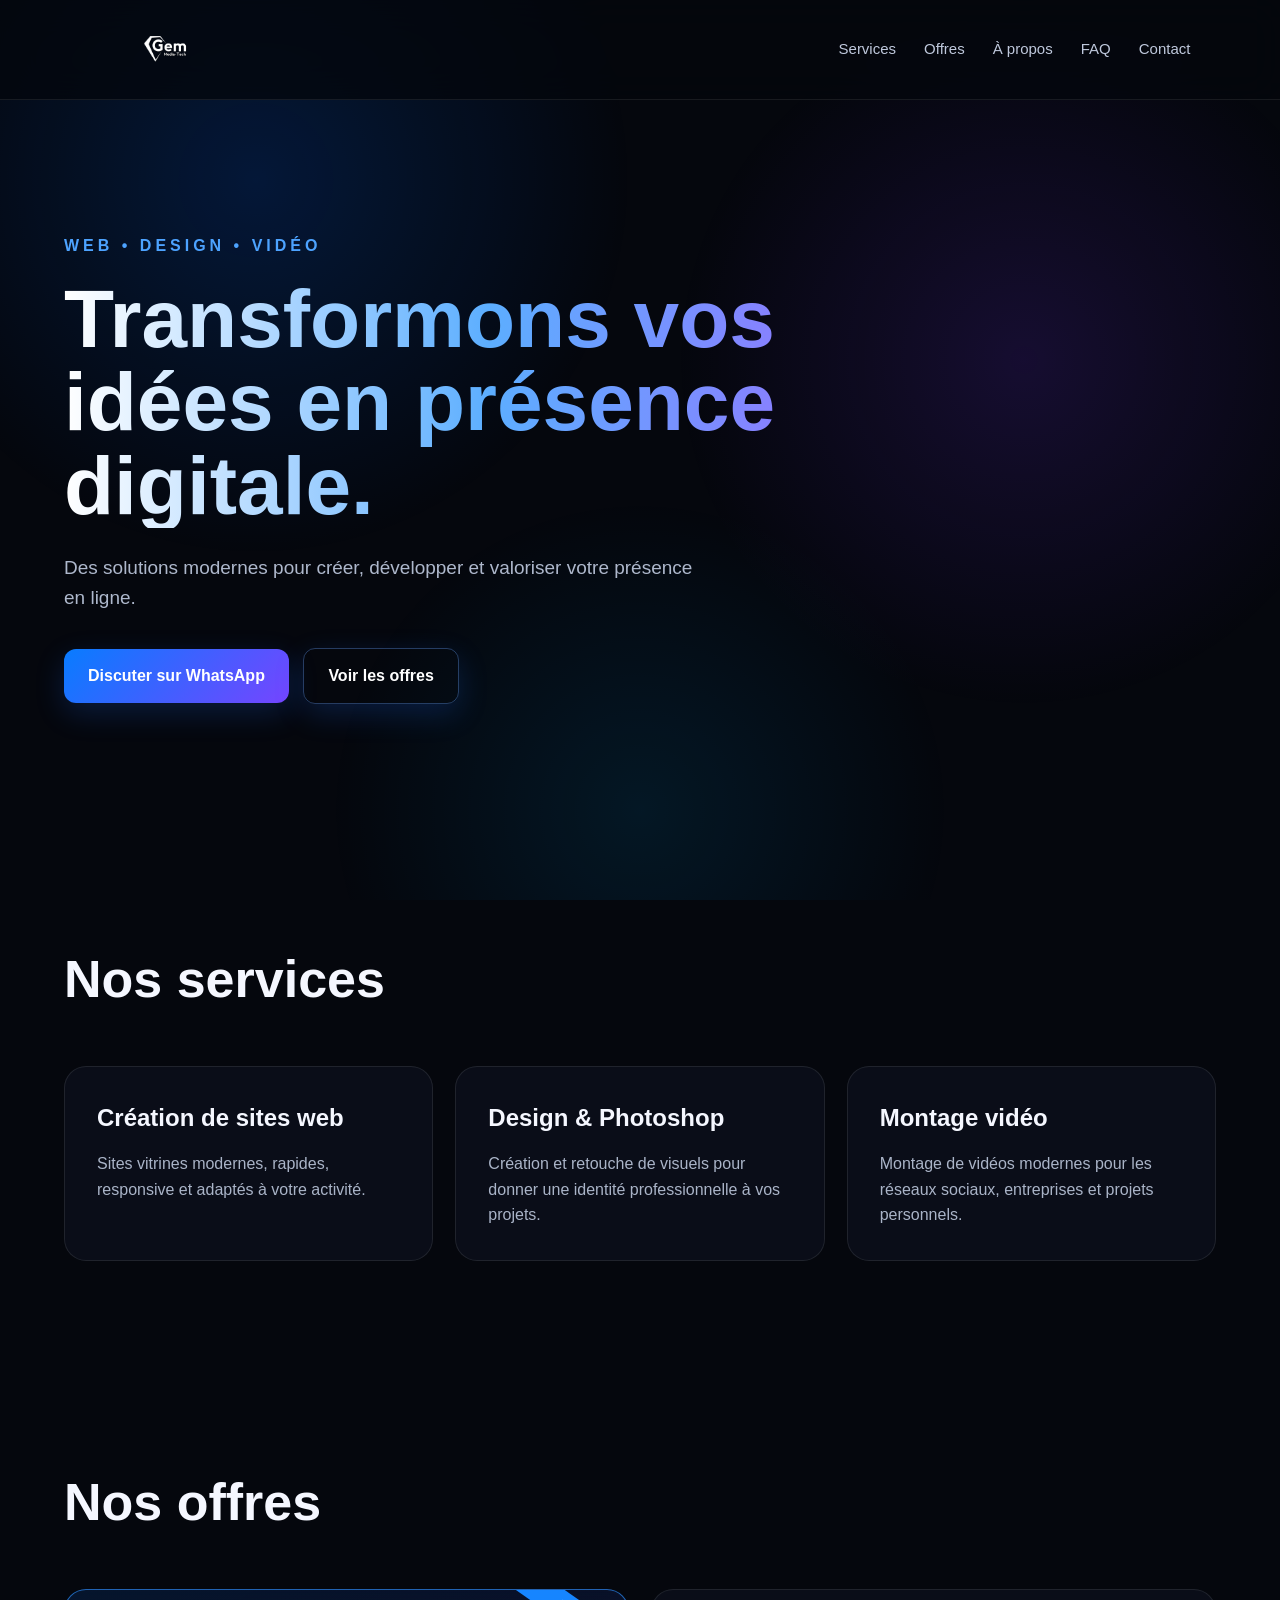
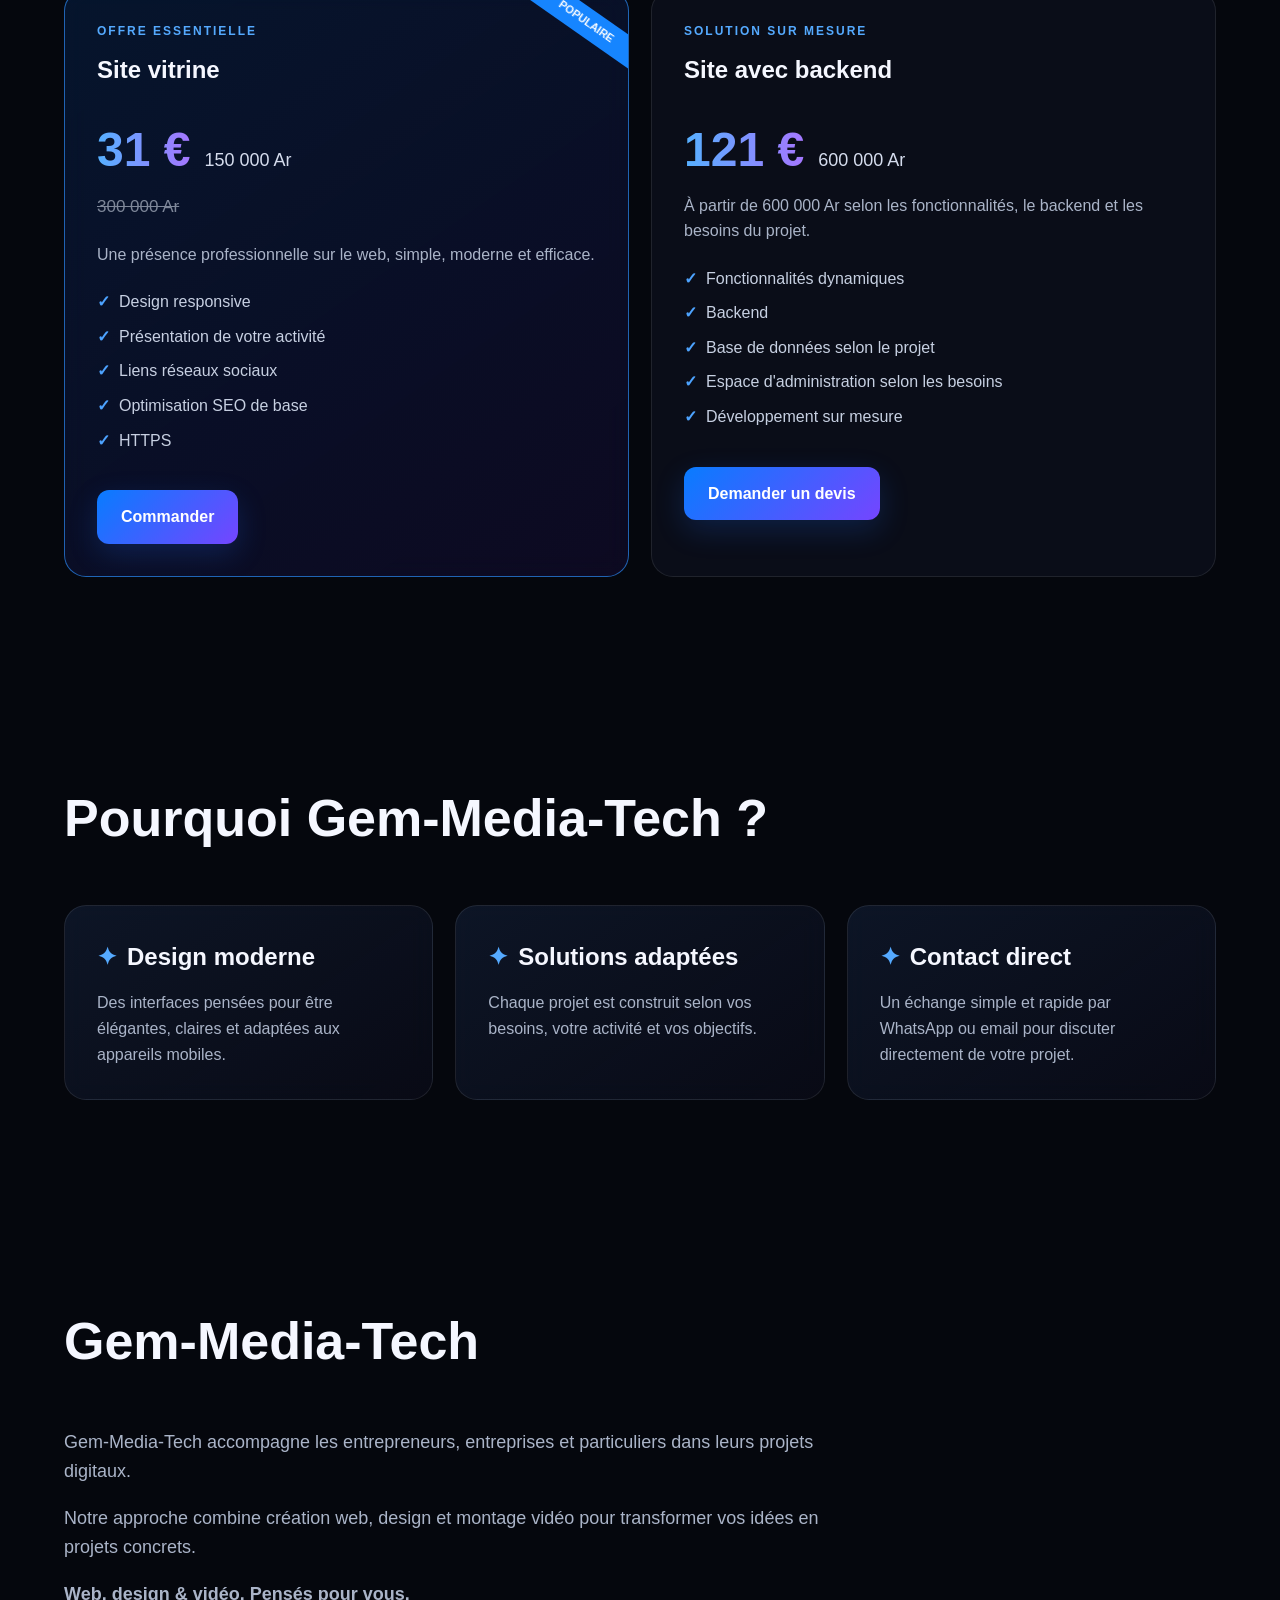
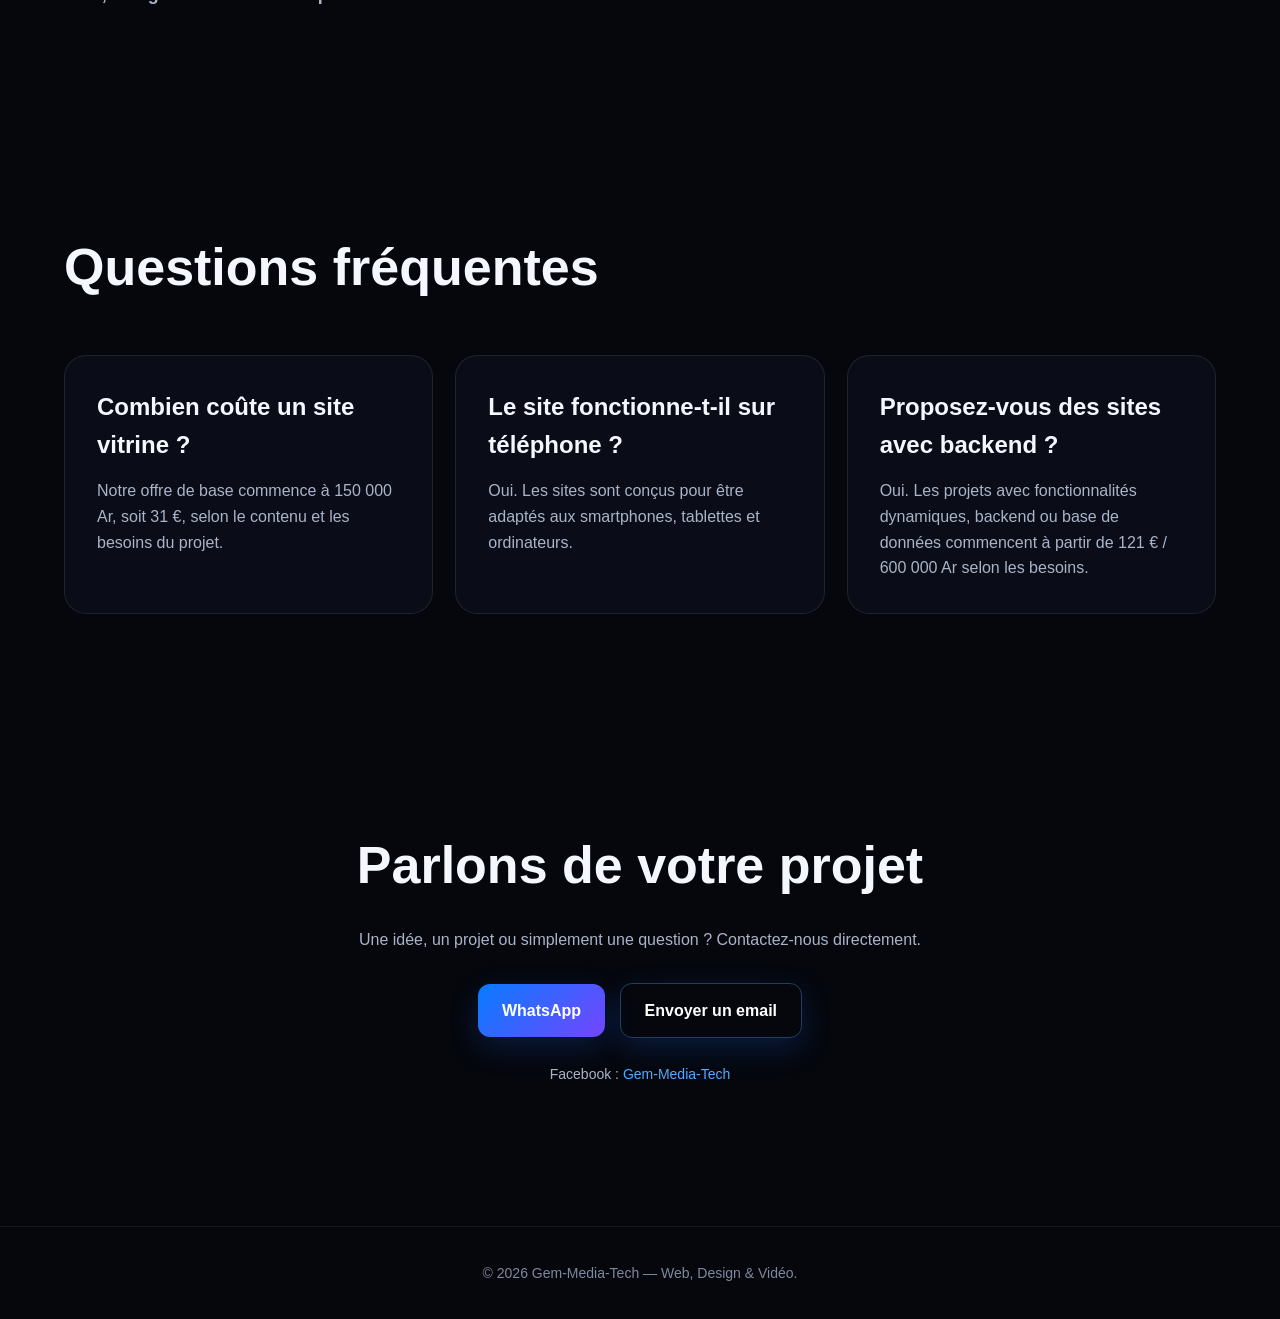
==== index.html @ 7a368e4f "Premier commit Gem-Media-Tech" ====
<!DOCTYPE html>
<html lang="fr">
<head>
  <meta charset="UTF-8">

  <meta name="viewport" content="width=device-width, initial-scale=1.0">

  <title>Gem-Media-Tech | Création de sites web, design & vidéo</title>

  <meta name="description" content="Gem-Media-Tech crée des sites web modernes, des designs professionnels et des montages vidéo pour entreprises, entrepreneurs et particuliers.">
  <meta name="keywords" content="création site web, site vitrine, développement web, design, Photoshop, montage vidéo, Madagascar">
  <meta name="author" content="Gem-Media-Tech">

  <meta name="robots" content="index, follow">
  <meta name="theme-color" content="#05070d">

  <link rel="canonical" href="https://TON-DOMAINE-RENDER/">

  <meta property="og:type" content="website">
  <meta property="og:title" content="Gem-Media-Tech | Web, Design & Vidéo">
  <meta property="og:description" content="Création de sites web, design professionnel et montage vidéo.">
  <meta property="og:image" content="https://TON-DOMAINE-RENDER/images/logo.png">
  <meta property="og:url" content="https://TON-DOMAINE-RENDER/">
  <meta property="og:site_name" content="Gem-Media-Tech">
  <meta property="og:locale" content="fr_FR">

  <meta name="twitter:card" content="summary">
  <meta name="twitter:title" content="Gem-Media-Tech | Web, Design & Vidéo">
  <meta name="twitter:description" content="Création de sites web, design professionnel et montage vidéo.">
  <meta name="twitter:image" content="https://TON-DOMAINE-RENDER/images/logo.png">

  <link rel="icon" type="image/png" href="images/logo.png">

  <link rel="stylesheet" href="style.css">

  <script type="application/ld+json">
  {
    "@context": "https://schema.org",
    "@type": "ProfessionalService",
    "name": "Gem-Media-Tech",
    "description": "Création de sites web, design professionnel et montage vidéo.",
    "email": "mode.gem.mada@gmail.com",
    "telephone": "+261385164780",
    "url": "https://TON-DOMAINE-RENDER/",
    "sameAs": [
      "https://www.facebook.com/GemMediaTech"
    ],
    "areaServed": "Madagascar",
    "serviceType": [
      "Création de sites web",
      "Design graphique",
      "Montage vidéo"
    ]
  }
  </script>
  <script type="application/ld+json">
  {
    "@context": "https://schema.org",
    "@type": "FAQPage",
    "mainEntity": [
      {
        "@type": "Question",
        "name": "Combien coûte un site vitrine ?",
        "acceptedAnswer": {
          "@type": "Answer",
          "text": "L'offre de base de Gem-Media-Tech commence à 31 € / 150 000 Ar."
        }
      },
      {
        "@type": "Question",
        "name": "Le site fonctionne-t-il sur téléphone ?",
        "acceptedAnswer": {
          "@type": "Answer",
          "text": "Oui. Les sites sont conçus pour être adaptés aux smartphones, tablettes et ordinateurs."
        }
      },
      {
        "@type": "Question",
        "name": "Proposez-vous des sites avec backend ?",
        "acceptedAnswer": {
          "@type": "Answer",
          "text": "Oui. Les projets avec fonctionnalités dynamiques, backend ou base de données commencent à partir de 121 € / 600 000 Ar selon les besoins."
        }
      }
    ]
  }
  </script>

</head>

<body>

<header>
  <a href="#" class="logo" aria-label="Gem-Media-Tech - Accueil">
    <img src="images/logo.png" alt="Logo Gem-Media-Tech">
  </a>

  <button class="menu-toggle" type="button" aria-label="Ouvrir le menu" aria-expanded="false">
    ☰
  </button>

  <nav aria-label="Navigation principale">
    <a href="#services">Services</a>
    <a href="#offres">Offres</a>
    <a href="#apropos">À propos</a>
    <a href="#faq">FAQ</a>
    <a href="#contact">Contact</a>
  </nav>
</header>

<main>

<section id="hero">
  <p>WEB • DESIGN • VIDÉO</p>

  <h1>Transformons vos idées en présence digitale.</h1>

  <p>
    Des solutions modernes pour créer, développer et valoriser
    votre présence en ligne.
  </p>

  <div>
    <a
      href="https://wa.me/261385164780?text=Bonjour%20Gem-Media-Tech%2C%20je%20souhaite%20parler%20de%20mon%20projet."
      class="btn"
      target="_blank"
      rel="noopener"
    >
      Discuter sur WhatsApp
    </a>

    <a href="#offres" class="btn secondary">
      Voir les offres
    </a>
  </div>
</section>

<section id="services">
  <h2>Nos services</h2>

  <div class="services">

    <article>
      <h3>Création de sites web</h3>
      <p>
        Sites vitrines modernes, rapides, responsive et adaptés
        à votre activité.
      </p>
    </article>

    <article>
      <h3>Design & Photoshop</h3>
      <p>
        Création et retouche de visuels pour donner une identité
        professionnelle à vos projets.
      </p>
    </article>

    <article>
      <h3>Montage vidéo</h3>
      <p>
        Montage de vidéos modernes pour les réseaux sociaux,
        entreprises et projets personnels.
      </p>
    </article>

  </div>
</section>

<section id="offres">

  <h2>Nos offres</h2>

  <div class="offers">

    <article class="offer featured">

      <p>OFFRE ESSENTIELLE</p>

      <h3>Site vitrine</h3>

      <div class="price">
        <strong>31 €</strong>
        <span>150 000 Ar</span>
      </div>

      <del>300 000 Ar</del>

      <p>
        Une présence professionnelle sur le web, simple,
        moderne et efficace.
      </p>

      <ul>
        <li>Design responsive</li>
        <li>Présentation de votre activité</li>
        <li>Liens réseaux sociaux</li>
        <li>Optimisation SEO de base</li>
        <li>HTTPS</li>
      </ul>

      <a
        href="https://wa.me/261385164780?text=Bonjour%20Gem-Media-Tech%2C%20je%20suis%20int%C3%A9ress%C3%A9%20par%20l%27offre%20Site%20vitrine%20%C3%A0%2031%20%E2%82%AC%20%2F%20150%20000%20Ar."
        class="btn"
        target="_blank"
        rel="noopener"
      >
        Commander
      </a>

    </article>

    <article class="offer">

      <p>SOLUTION SUR MESURE</p>

      <h3>Site avec backend</h3>

      <div class="price">
        <strong>121 €</strong>
        <span>600 000 Ar</span>
      </div>

      <p>
        À partir de 600 000 Ar selon les fonctionnalités,
        le backend et les besoins du projet.
      </p>

      <ul>
        <li>Fonctionnalités dynamiques</li>
        <li>Backend</li>
        <li>Base de données selon le projet</li>
        <li>Espace d'administration selon les besoins</li>
        <li>Développement sur mesure</li>
      </ul>

      <a
        href="https://wa.me/261385164780?text=Bonjour%20Gem-Media-Tech%2C%20je%20souhaite%20discuter%20d%27un%20site%20avec%20backend%20%C3%A0%20partir%20de%20121%20%E2%82%AC%20%2F%20600%20000%20Ar."
        class="btn"
        target="_blank"
        rel="noopener"
      >
        Demander un devis
      </a>

    </article>

  </div>
</section>

<section id="pourquoi">

  <h2>Pourquoi Gem-Media-Tech ?</h2>

  <div class="services">

    <article>
      <h3>Design moderne</h3>
      <p>
        Des interfaces pensées pour être élégantes, claires
        et adaptées aux appareils mobiles.
      </p>
    </article>

    <article>
      <h3>Solutions adaptées</h3>
      <p>
        Chaque projet est construit selon vos besoins,
        votre activité et vos objectifs.
      </p>
    </article>

    <article>
      <h3>Contact direct</h3>
      <p>
        Un échange simple et rapide par WhatsApp ou email
        pour discuter directement de votre projet.
      </p>
    </article>

  </div>

</section>

<section id="apropos">

  <h2>Gem-Media-Tech</h2>

  <p>
    Gem-Media-Tech accompagne les entrepreneurs, entreprises
    et particuliers dans leurs projets digitaux.
  </p>

  <p>
    Notre approche combine création web, design et montage vidéo
    pour transformer vos idées en projets concrets.
  </p>

  <p>
    <strong>Web, design & vidéo. Pensés pour vous.</strong>
  </p>

</section>

<section id="faq">

  <h2>Questions fréquentes</h2>

  <div class="services">

    <article>
      <h3>Combien coûte un site vitrine ?</h3>
      <p>
        Notre offre de base commence à 150 000 Ar, soit 31 €,
        selon le contenu et les besoins du projet.
      </p>
    </article>

    <article>
      <h3>Le site fonctionne-t-il sur téléphone ?</h3>
      <p>
        Oui. Les sites sont conçus pour être adaptés aux
        smartphones, tablettes et ordinateurs.
      </p>
    </article>

    <article>
      <h3>Proposez-vous des sites avec backend ?</h3>
      <p>
        Oui. Les projets avec fonctionnalités dynamiques,
        backend ou base de données commencent à partir de
        121 € / 600 000 Ar selon les besoins.
      </p>
    </article>

  </div>

</section>

<section id="contact">

  <h2>Parlons de votre projet</h2>

  <p>
    Une idée, un projet ou simplement une question ?
    Contactez-nous directement.
  </p>

  <a
    href="https://wa.me/261385164780?text=Bonjour%20Gem-Media-Tech%2C%20je%20souhaite%20parler%20de%20mon%20projet."
    class="btn"
    target="_blank"
    rel="noopener"
  >
    WhatsApp
  </a>

  <a
    href="mailto:mode.gem.mada@gmail.com"
    class="btn secondary"
  >
    Envoyer un email
  </a>

  <p>
    Facebook :
    <a href="https://www.facebook.com/GemMediaTech" target="_blank" rel="noopener">
      Gem-Media-Tech
    </a>
  </p>

</section>

</main>

<footer>
  <p>© 2026 Gem-Media-Tech — Web, Design & Vidéo.</p>
</footer>

<script src="script.js"></script>

</body>
</html>
---- style.css ----
* {
  margin: 0;
  padding: 0;
  box-sizing: border-box;
}

html {
  scroll-behavior: smooth;
}

body {
  font-family: Arial, Helvetica, sans-serif;
  background: #05070d;
  color: #f5f7ff;
  line-height: 1.6;
  overflow-x: hidden;
}

body::before {
  content: "";
  position: fixed;
  inset: 0;
  z-index: -2;
  background:
    radial-gradient(circle at 20% 20%, rgba(0, 102, 255, 0.18), transparent 30%),
    radial-gradient(circle at 80% 40%, rgba(120, 50, 255, 0.15), transparent 30%),
    radial-gradient(circle at 50% 90%, rgba(0, 170, 255, 0.10), transparent 30%);
}

body::after {
  content: "</>  { code }  <div>  /web  CSS  JS";
  position: fixed;
  inset: 0;
  z-index: -1;
  color: rgba(100, 150, 255, 0.035);
  font-family: monospace;
  font-size: 24px;
  line-height: 2.5;
  word-spacing: 35px;
  pointer-events: none;
  overflow: hidden;
  transform: rotate(-8deg) scale(1.3);
}

a {
  color: inherit;
  text-decoration: none;
}

header {
  position: sticky;
  top: 0;
  z-index: 100;
  display: flex;
  align-items: center;
  justify-content: space-between;
  padding: 18px 7%;
  background: rgba(5, 7, 13, 0.78);
  backdrop-filter: blur(18px);
  border-bottom: 1px solid rgba(255, 255, 255, 0.08);
}

.logo img {
  width: 150px;
  max-height: 55px;
  object-fit: contain;
}

nav {
  display: flex;
  gap: 28px;
}

nav a {
  color: #bfc8dc;
  font-size: 15px;
  transition: 0.3s;
}

nav a:hover {
  color: #4da3ff;
}

main {
  width: min(1180px, 90%);
  margin: auto;
}

section {
  padding: 100px 0;
}

#hero {
  min-height: 82vh;
  display: flex;
  flex-direction: column;
  justify-content: center;
  align-items: flex-start;
  max-width: 850px;
}

#hero > p:first-child {
  color: #4da3ff;
  font-weight: bold;
  letter-spacing: 4px;
  margin-bottom: 18px;
}

#hero h1 {
  font-size: clamp(42px, 7vw, 82px);
  line-height: 1.02;
  margin-bottom: 25px;
  background: linear-gradient(90deg, #ffffff, #5caeff, #9b6cff);
  -webkit-background-clip: text;
  background-clip: text;
  color: transparent;
}

#hero > p:nth-of-type(2) {
  color: #aeb8cc;
  font-size: 19px;
  max-width: 650px;
  margin-bottom: 35px;
}

.btn {
  display: inline-block;
  padding: 14px 24px;
  border-radius: 12px;
  background: linear-gradient(135deg, #087cff, #7545ff);
  color: white;
  font-weight: bold;
  transition: transform 0.3s, box-shadow 0.3s;
  box-shadow: 0 10px 30px rgba(30, 110, 255, 0.2);
}

.btn:hover {
  transform: translateY(-3px);
  box-shadow: 0 15px 35px rgba(30, 110, 255, 0.35);
}

.secondary {
  background: transparent;
  border: 1px solid rgba(100, 160, 255, 0.35);
  margin-left: 10px;
}

h2 {
  font-size: clamp(32px, 5vw, 52px);
  margin-bottom: 45px;
}

.services,
.offers {
  display: grid;
  grid-template-columns: repeat(3, 1fr);
  gap: 22px;
}

.services article,
.offer {
  padding: 32px;
  border: 1px solid rgba(255, 255, 255, 0.09);
  border-radius: 22px;
  background: rgba(12, 16, 28, 0.75);
  backdrop-filter: blur(12px);
  transition: transform 0.35s, border-color 0.35s;
}

.services article:hover,
.offer:hover {
  transform: translateY(-8px);
  border-color: rgba(70, 150, 255, 0.5);
}

.services h3,
.offer h3 {
  font-size: 24px;
  margin-bottom: 14px;
}

.services p,
.offer p,
#apropos p,
#contact p {
  color: #aab4c8;
}

.offers {
  grid-template-columns: repeat(2, 1fr);
}

.offer.featured {
  border-color: rgba(45, 145, 255, 0.65);
  background:
    linear-gradient(145deg, rgba(8, 55, 120, 0.3), rgba(20, 12, 50, 0.55));
  position: relative;
  overflow: hidden;
}

.offer.featured::before {
  content: "POPULAIRE";
  position: absolute;
  top: 18px;
  right: -35px;
  transform: rotate(35deg);
  background: #1685ff;
  color: white;
  padding: 5px 45px;
  font-size: 11px;
  font-weight: bold;
}

.offer > p:first-child {
  color: #55aaff;
  font-size: 12px;
  letter-spacing: 2px;
  font-weight: bold;
  margin-bottom: 10px;
}

.price {
  display: flex;
  align-items: baseline;
  gap: 14px;
  margin: 22px 0 4px;
}

.price strong {
  font-size: 48px;
  background: linear-gradient(90deg, #55b0ff, #a477ff);
  -webkit-background-clip: text;
  background-clip: text;
  color: transparent;
}

.price span {
  color: #d5dced;
  font-size: 18px;
}

.offer del {
  color: #7e8799;
  font-size: 17px;
  display: block;
  margin-bottom: 22px;
}

.offer .btn {
  margin-top: 28px;
}

#apropos {
  max-width: 800px;
}

#apropos p {
  margin-bottom: 18px;
  font-size: 18px;
}

#contact {
  text-align: center;
  padding: 110px 20px;
}

#contact h2 {
  margin-bottom: 20px;
}

#contact p {
  margin-bottom: 30px;
}

#contact p:last-child {
  margin-top: 25px;
  font-size: 14px;
}

footer {
  padding: 35px 20px;
  text-align: center;
  border-top: 1px solid rgba(255, 255, 255, 0.08);
  color: #7f899d;
  font-size: 14px;
}

@media (max-width: 800px) {
  header {
    padding: 15px 5%;
  }

  nav {
    gap: 13px;
  }

  nav a {
    font-size: 13px;
  }

  main {
    width: 90%;
  }

  section {
    padding: 75px 0;
  }

  #hero {
    min-height: 75vh;
  }

  #hero h1 {
    font-size: clamp(40px, 12vw, 62px);
  }

  .services,
  .offers {
    grid-template-columns: 1fr;
  }

  .price strong {
    font-size: 42px;
  }

  .secondary {
    margin-left: 0;
    margin-top: 12px;
  }
}

@media (max-width: 500px) {
  header {
    flex-direction: column;
    gap: 12px;
  }

  .logo img {
    width: 130px;
  }

  nav {
    width: 100%;
    justify-content: center;
    flex-wrap: wrap;
  }

  #hero > p:nth-of-type(2) {
    font-size: 17px;
  }

  .services article,
  .offer {
    padding: 25px;
  }

  .price {
    flex-wrap: wrap;
  }

  .price strong {
    font-size: 40px;
  }
}

.offer ul {
  list-style: none;
  margin-top: 22px;
}

.offer li {
  color: #c7d0e2;
  margin: 9px 0;
}

.offer li::before {
  content: "✓";
  color: #4da3ff;
  font-weight: bold;
  margin-right: 9px;
}

#contact a:not(.btn) {
  color: #55aaff;
}

#contact a:not(.btn):hover {
  text-decoration: underline;
}

.menu-toggle {
  display: none;
  border: 1px solid rgba(100, 160, 255, 0.3);
  background: rgba(15, 20, 35, 0.8);
  color: #ffffff;
  border-radius: 10px;
  width: 44px;
  height: 44px;
  font-size: 23px;
  cursor: pointer;
}

@media (max-width: 700px) {
  header {
    position: sticky;
    flex-direction: row;
  }

  .menu-toggle {
    display: block;
  }

  nav {
    position: absolute;
    top: 100%;
    left: 5%;
    right: 5%;
    display: flex;
    flex-direction: column;
    gap: 0;
    padding: 8px;
    background: rgba(8, 11, 20, 0.97);
    border: 1px solid rgba(255, 255, 255, 0.1);
    border-radius: 16px;
    opacity: 0;
    transform: translateY(-10px);
    pointer-events: none;
    transition: 0.25s ease;
  }

  nav.open {
    opacity: 1;
    transform: translateY(0);
    pointer-events: auto;
  }

  nav a {
    padding: 13px 15px;
    border-radius: 10px;
  }

  nav a:hover {
    background: rgba(70, 150, 255, 0.1);
  }
}

#pourquoi {
  position: relative;
}

#pourquoi .services article {
  background:
    linear-gradient(
      145deg,
      rgba(15, 25, 45, 0.8),
      rgba(10, 12, 24, 0.75)
    );
}

#pourquoi h3::before {
  content: "✦";
  color: #55aaff;
  margin-right: 10px;
}
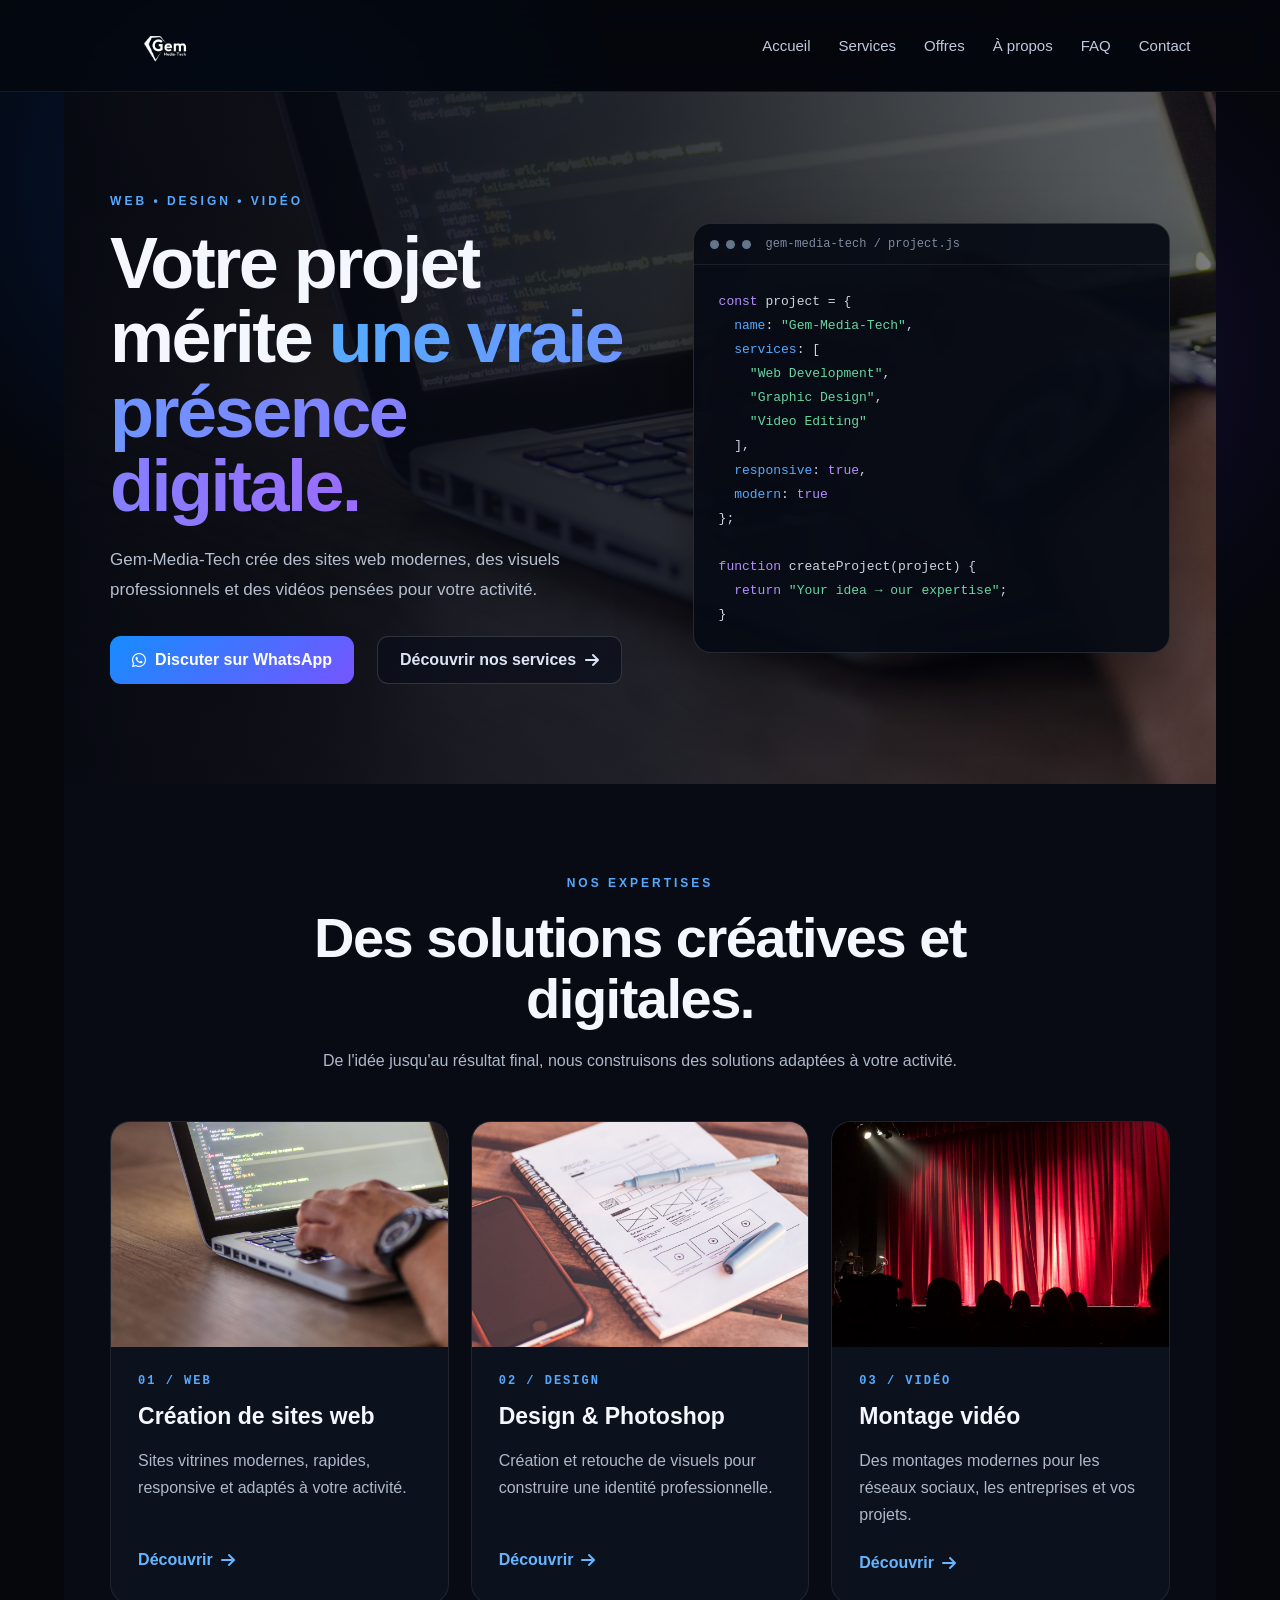
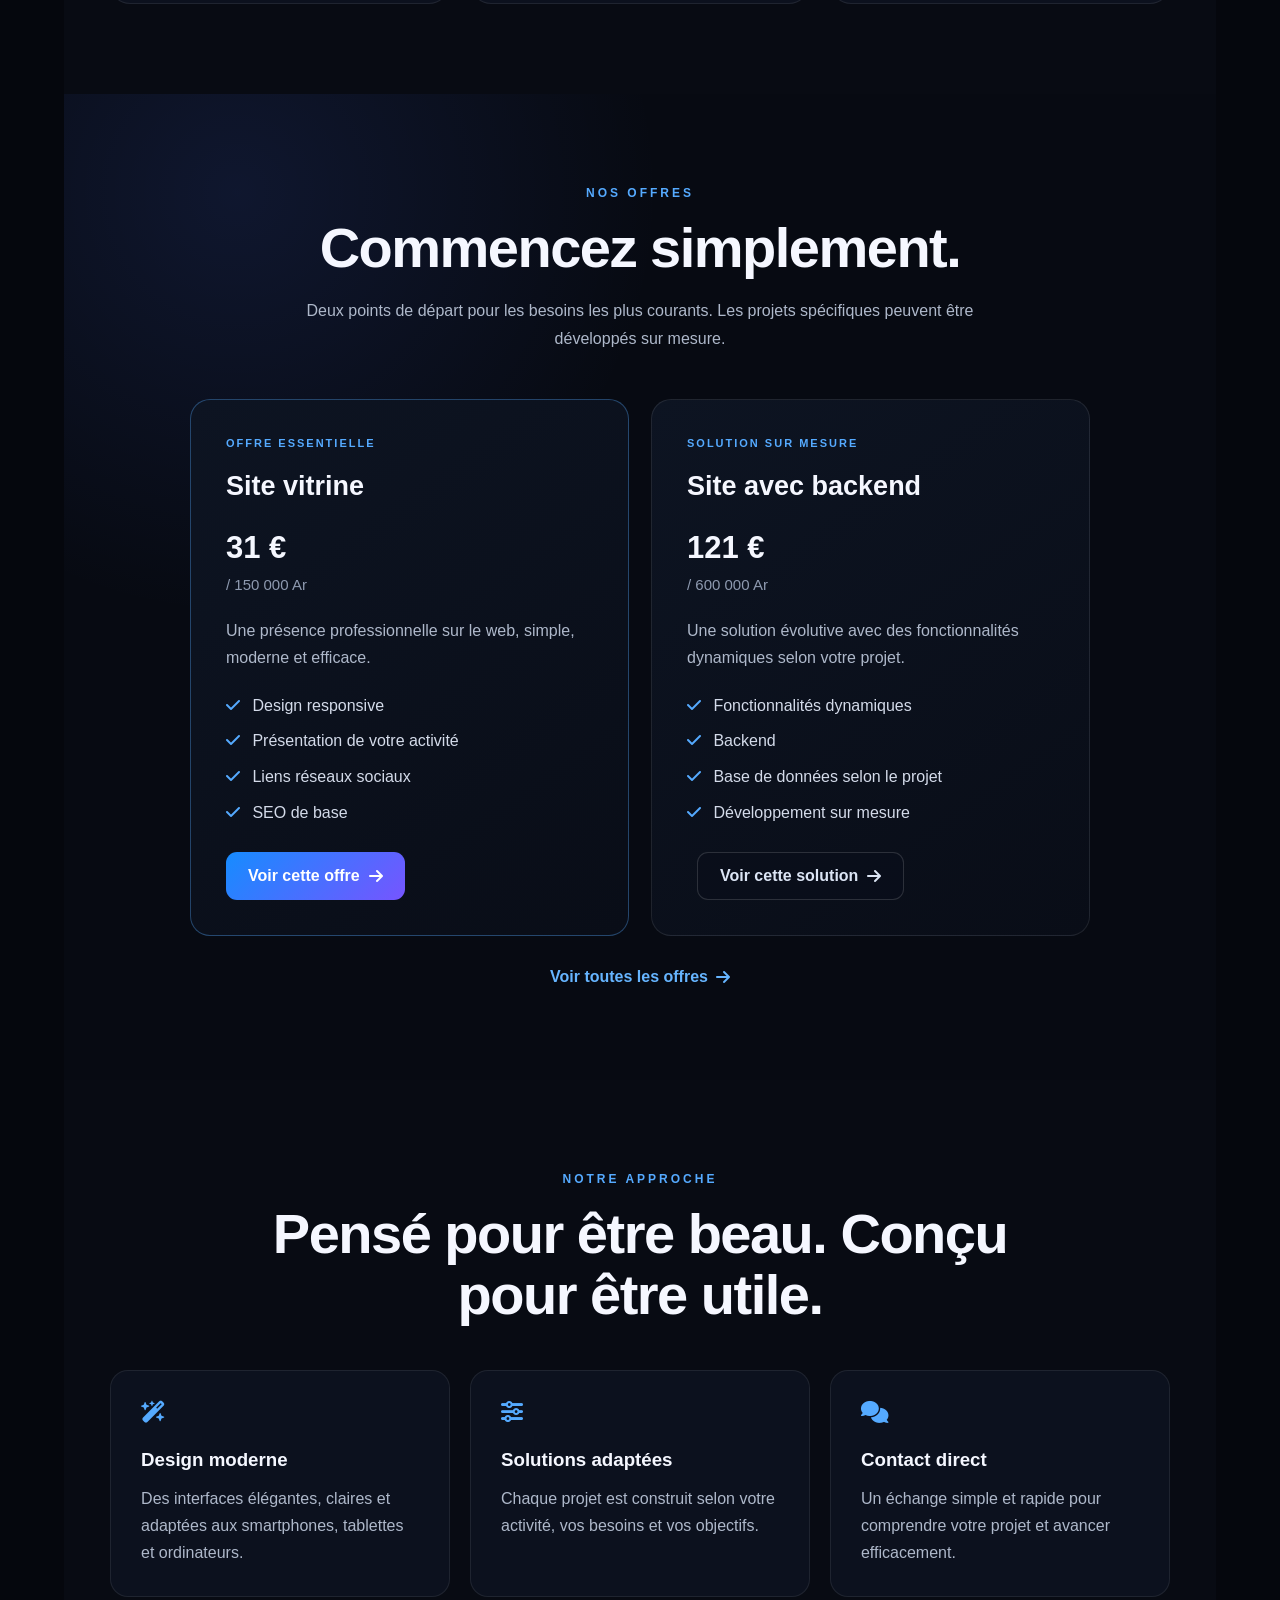
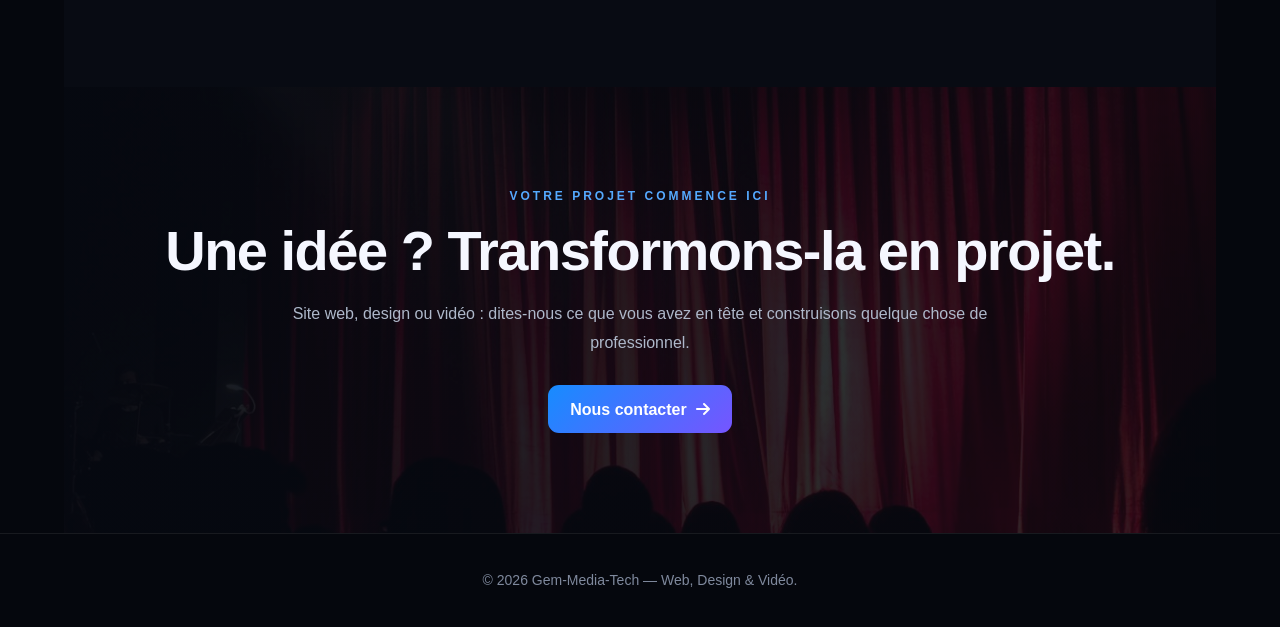
==== commit 113a7b64: "Finalisation du site Gem-Media-Tech" ====
--- a/index.html
+++ b/index.html
@@ -1,384 +1,449 @@
 <!DOCTYPE html>
 <html lang="fr">
 <head>
-  <meta charset="UTF-8">
-
-  <meta name="viewport" content="width=device-width, initial-scale=1.0">
-
-  <title>Gem-Media-Tech | Création de sites web, design & vidéo</title>
-
-  <meta name="description" content="Gem-Media-Tech crée des sites web modernes, des designs professionnels et des montages vidéo pour entreprises, entrepreneurs et particuliers.">
-  <meta name="keywords" content="création site web, site vitrine, développement web, design, Photoshop, montage vidéo, Madagascar">
-  <meta name="author" content="Gem-Media-Tech">
-
-  <meta name="robots" content="index, follow">
-  <meta name="theme-color" content="#05070d">
-
-  <link rel="canonical" href="https://TON-DOMAINE-RENDER/">
-
-  <meta property="og:type" content="website">
-  <meta property="og:title" content="Gem-Media-Tech | Web, Design & Vidéo">
-  <meta property="og:description" content="Création de sites web, design professionnel et montage vidéo.">
-  <meta property="og:image" content="https://TON-DOMAINE-RENDER/images/logo.png">
-  <meta property="og:url" content="https://TON-DOMAINE-RENDER/">
-  <meta property="og:site_name" content="Gem-Media-Tech">
-  <meta property="og:locale" content="fr_FR">
-
-  <meta name="twitter:card" content="summary">
-  <meta name="twitter:title" content="Gem-Media-Tech | Web, Design & Vidéo">
-  <meta name="twitter:description" content="Création de sites web, design professionnel et montage vidéo.">
-  <meta name="twitter:image" content="https://TON-DOMAINE-RENDER/images/logo.png">
-
-  <link rel="icon" type="image/png" href="images/logo.png">
-
-  <link rel="stylesheet" href="style.css">
-
-  <script type="application/ld+json">
-  {
-    "@context": "https://schema.org",
-    "@type": "ProfessionalService",
-    "name": "Gem-Media-Tech",
-    "description": "Création de sites web, design professionnel et montage vidéo.",
-    "email": "mode.gem.mada@gmail.com",
-    "telephone": "+261385164780",
-    "url": "https://TON-DOMAINE-RENDER/",
-    "sameAs": [
-      "https://www.facebook.com/GemMediaTech"
-    ],
-    "areaServed": "Madagascar",
-    "serviceType": [
-      "Création de sites web",
-      "Design graphique",
-      "Montage vidéo"
-    ]
-  }
-  </script>
-  <script type="application/ld+json">
-  {
-    "@context": "https://schema.org",
-    "@type": "FAQPage",
-    "mainEntity": [
-      {
-        "@type": "Question",
-        "name": "Combien coûte un site vitrine ?",
-        "acceptedAnswer": {
-          "@type": "Answer",
-          "text": "L'offre de base de Gem-Media-Tech commence à 31 € / 150 000 Ar."
-        }
-      },
-      {
-        "@type": "Question",
-        "name": "Le site fonctionne-t-il sur téléphone ?",
-        "acceptedAnswer": {
-          "@type": "Answer",
-          "text": "Oui. Les sites sont conçus pour être adaptés aux smartphones, tablettes et ordinateurs."
-        }
-      },
-      {
-        "@type": "Question",
-        "name": "Proposez-vous des sites avec backend ?",
-        "acceptedAnswer": {
-          "@type": "Answer",
-          "text": "Oui. Les projets avec fonctionnalités dynamiques, backend ou base de données commencent à partir de 121 € / 600 000 Ar selon les besoins."
-        }
-      }
-    ]
-  }
-  </script>
-
+<meta charset="UTF-8">
+<meta name="viewport" content="width=device-width, initial-scale=1.0">
+
+<title>Gem-Media-Tech — Web, Design & Vidéo</title>
+<meta name="description" content="Gem-Media-Tech crée des sites web modernes, des visuels professionnels et des vidéos adaptées à votre activité.">
+<meta name="robots" content="index, follow">
+
+<link rel="stylesheet" href="style.css">
+<link rel="stylesheet" href="https://cdnjs.cloudflare.com/ajax/libs/font-awesome/6.5.2/css/all.min.css">
+
+<style>
+.home{overflow:hidden}
+.home-container{width:min(1120px,92%);margin:auto}
+.home-section{padding:90px 0}
+.home-kicker{color:#55aaff;font-size:12px;font-weight:800;letter-spacing:3px;margin-bottom:15px}
+.home-heading{margin:0 0 18px;font-size:clamp(34px,5vw,56px);line-height:1.08;letter-spacing:-1.5px}
+.home-text{color:#aeb8ca;line-height:1.8;max-width:700px}
+
+.home-hero{
+min-height:680px;
+display:flex;
+align-items:center;
+background:
+linear-gradient(90deg,rgba(5,8,17,.97),rgba(5,8,17,.82),rgba(5,8,17,.5)),
+url("images/home-web.jpg") center/cover no-repeat
+}
+.hero-content{
+width:min(1120px,92%);
+margin:auto;
+display:grid;
+grid-template-columns:1.05fr .95fr;
+gap:55px;
+align-items:center
+}
+.hero-copy h1{
+margin:0 0 22px;
+font-size:clamp(42px,6vw,72px);
+line-height:1.03;
+letter-spacing:-2.5px
+}
+.hero-copy h1 span{
+background:linear-gradient(90deg,#55aaff,#9a6cff);
+-webkit-background-clip:text;
+background-clip:text;
+color:transparent
+}
+.hero-copy p{max-width:650px;color:#b5bfd0;font-size:17px;line-height:1.8}
+.hero-actions{display:flex;flex-wrap:wrap;gap:13px;margin-top:30px}
+
+.home-btn{
+display:inline-flex;
+align-items:center;
+justify-content:center;
+gap:9px;
+min-height:48px;
+padding:0 22px;
+border-radius:11px;
+text-decoration:none;
+font-weight:700;
+transition:.2s
+}
+.home-btn:hover{transform:translateY(-2px);opacity:.92}
+.home-btn.primary{color:#fff;background:linear-gradient(135deg,#168cff,#7655ff)}
+.home-btn.secondary{
+color:#dce5f5;
+border:1px solid rgba(255,255,255,.14);
+background:rgba(10,15,27,.72)
+}
+
+.code-window{
+border:1px solid rgba(255,255,255,.12);
+border-radius:18px;
+overflow:hidden;
+background:rgba(7,11,21,.94);
+box-shadow:0 25px 70px rgba(0,0,0,.42)
+}
+.code-top{
+display:flex;
+align-items:center;
+gap:7px;
+padding:13px 16px;
+border-bottom:1px solid rgba(255,255,255,.08)
+}
+.code-dot{width:9px;height:9px;border-radius:50%;background:#64748b}
+.code-title{margin-left:8px;color:#7f8ba0;font:12px monospace}
+.code-body{padding:25px;overflow:auto}
+.code-body pre{margin:0;color:#cbd5e1;font:13px/1.85 monospace}
+.code-blue{color:#55aaff}.code-purple{color:#b78cff}.code-green{color:#67d6a0}
+
+.home-services{background:#080b13}
+.home-header{text-align:center;max-width:760px;margin:0 auto 45px}
+.home-header .home-text{margin:auto}
+
+.home-service-grid{
+display:grid;
+grid-template-columns:repeat(3,1fr);
+gap:22px
+}
+.home-service{
+overflow:hidden;
+border:1px solid rgba(255,255,255,.08);
+border-radius:20px;
+background:#0c111e;
+transition:.25s
+}
+.home-service:hover{
+transform:translateY(-5px);
+border-color:rgba(85,170,255,.35)
+}
+.home-service-image{
+height:225px;
+background-size:cover;
+background-position:center
+}
+.home-web{background-image:url("images/home-web.jpg")}
+.home-design{background-image:url("images/home-design.jpg")}
+.home-video{background-image:url("images/home-video.jpg")}
+.home-service-content{padding:27px}
+.home-service-number{color:#55aaff;font:700 12px monospace;letter-spacing:2px}
+.home-service h3{margin:10px 0 12px;font-size:23px}
+.home-service p{min-height:78px;margin:0 0 22px;color:#aeb8ca;line-height:1.7}
+.home-link{
+display:inline-flex;
+align-items:center;
+gap:8px;
+color:#66b5ff;
+text-decoration:none;
+font-weight:700
+}
+
+.home-offers{
+background:radial-gradient(circle at 15% 10%,rgba(75,115,255,.12),transparent 32%),#070a12
+}
+.offer-grid{
+display:grid;
+grid-template-columns:repeat(2,1fr);
+gap:22px;
+max-width:900px;
+margin:0 auto 28px
+}
+.offer-card{
+padding:35px;
+border-radius:20px;
+border:1px solid rgba(255,255,255,.09);
+background:linear-gradient(145deg,#0d1422,#090d17)
+}
+.offer-card.featured{border-color:rgba(85,170,255,.35)}
+.offer-label{color:#55aaff;font-size:11px;font-weight:800;letter-spacing:2px}
+.offer-card h3{margin:12px 0 10px;font-size:27px}
+.offer-price{margin:15px 0 20px;font-size:31px;font-weight:800}
+.offer-price small{color:#8e9ab0;font-size:15px;font-weight:500}
+.offer-card p{color:#aeb8ca;line-height:1.7}
+.offer-features{margin:22px 0 27px;padding:0;list-style:none}
+.offer-features li{margin:10px 0;color:#d4dbea}
+.offer-features i{margin-right:8px;color:#55aaff}
+.offer-center{text-align:center}
+
+.home-approach{background:#080b13}
+.approach-grid{
+display:grid;
+grid-template-columns:repeat(3,1fr);
+gap:20px
+}
+.approach-card{
+padding:30px;
+border-radius:18px;
+background:#0c111e;
+border:1px solid rgba(255,255,255,.08)
+}
+.approach-card i{font-size:22px;color:#55aaff}
+.approach-card h3{margin:17px 0 10px}
+.approach-card p{margin:0;color:#aeb8ca;line-height:1.7}
+
+.home-cta{
+padding:100px 0;
+text-align:center;
+background:
+linear-gradient(90deg,rgba(6,9,17,.94),rgba(6,9,17,.8)),
+url("images/home-video.jpg") center/cover no-repeat
+}
+.home-cta .home-text{margin:0 auto 28px}
+
+@media(max-width:850px){
+.hero-content{grid-template-columns:1fr;gap:40px}
+.home-hero{min-height:auto;padding:90px 0}
+.home-service-grid,.approach-grid,.offer-grid{grid-template-columns:1fr}
+.home-service p{min-height:auto}
+}
+@media(max-width:600px){
+.home-section{padding:70px 0}
+.hero-copy h1{font-size:43px}
+.hero-copy p{font-size:15px}
+.hero-actions{flex-direction:column}
+.home-btn{width:100%}
+.code-body{padding:18px}
+.code-body pre{font-size:11px}
+.home-service-image{height:210px}
+.offer-card{padding:27px 22px}
+}
+</style>
 </head>
 
 <body>
 
 <header>
-  <a href="#" class="logo" aria-label="Gem-Media-Tech - Accueil">
-    <img src="images/logo.png" alt="Logo Gem-Media-Tech">
-  </a>
-
-  <button class="menu-toggle" type="button" aria-label="Ouvrir le menu" aria-expanded="false">
-    ☰
-  </button>
-
-  <nav aria-label="Navigation principale">
-    <a href="#services">Services</a>
-    <a href="#offres">Offres</a>
-    <a href="#apropos">À propos</a>
-    <a href="#faq">FAQ</a>
-    <a href="#contact">Contact</a>
-  </nav>
+<a href="index.html" aria-label="Gem-Media-Tech — Accueil">
+<img src="images/logo.png" alt="Gem-Media-Tech" class="logo">
+</a>
+
+<button class="menu-toggle" type="button" aria-label="Ouvrir le menu">☰</button>
+
+<nav>
+<a href="index.html">Accueil</a>
+<a href="services.html">Services</a>
+<a href="offres.html">Offres</a>
+<a href="a-propos.html">À propos</a>
+<a href="offres.html#faq">FAQ</a>
+<a href="contact.html">Contact</a>
+</nav>
 </header>
 
-<main>
-
-<section id="hero">
-  <p>WEB • DESIGN • VIDÉO</p>
-
-  <h1>Transformons vos idées en présence digitale.</h1>
-
-  <p>
-    Des solutions modernes pour créer, développer et valoriser
-    votre présence en ligne.
-  </p>
-
-  <div>
-    <a
-      href="https://wa.me/261385164780?text=Bonjour%20Gem-Media-Tech%2C%20je%20souhaite%20parler%20de%20mon%20projet."
-      class="btn"
-      target="_blank"
-      rel="noopener"
-    >
-      Discuter sur WhatsApp
-    </a>
-
-    <a href="#offres" class="btn secondary">
-      Voir les offres
-    </a>
-  </div>
+<main class="home">
+
+<section class="home-hero">
+<div class="hero-content">
+
+<div class="hero-copy">
+<div class="home-kicker">WEB • DESIGN • VIDÉO</div>
+
+<h1>Votre projet mérite <span>une vraie présence digitale.</span></h1>
+
+<p>
+Gem-Media-Tech crée des sites web modernes, des visuels professionnels
+et des vidéos pensées pour votre activité.
+</p>
+
+<div class="hero-actions">
+<a class="home-btn primary" href="https://wa.me/261385164780" target="_blank" rel="noopener">
+<i class="fa-brands fa-whatsapp"></i> Discuter sur WhatsApp
+</a>
+
+<a class="home-btn secondary" href="services.html">
+Découvrir nos services <i class="fa-solid fa-arrow-right"></i>
+</a>
+</div>
+</div>
+
+<div class="code-window">
+<div class="code-top">
+<span class="code-dot"></span>
+<span class="code-dot"></span>
+<span class="code-dot"></span>
+<span class="code-title">gem-media-tech / project.js</span>
+</div>
+
+<div class="code-body">
+<pre><span class="code-purple">const</span> project = {
+  <span class="code-blue">name</span>: <span class="code-green">"Gem-Media-Tech"</span>,
+  <span class="code-blue">services</span>: [
+    <span class="code-green">"Web Development"</span>,
+    <span class="code-green">"Graphic Design"</span>,
+    <span class="code-green">"Video Editing"</span>
+  ],
+  <span class="code-blue">responsive</span>: <span class="code-purple">true</span>,
+  <span class="code-blue">modern</span>: <span class="code-purple">true</span>
+};
+
+<span class="code-purple">function</span> createProject(project) {
+  <span class="code-purple">return</span> <span class="code-green">"Your idea → our expertise"</span>;
+}</pre>
+</div>
+</div>
+
+</div>
 </section>
 
-<section id="services">
-  <h2>Nos services</h2>
-
-  <div class="services">
-
-    <article>
-      <h3>Création de sites web</h3>
-      <p>
-        Sites vitrines modernes, rapides, responsive et adaptés
-        à votre activité.
-      </p>
-    </article>
-
-    <article>
-      <h3>Design & Photoshop</h3>
-      <p>
-        Création et retouche de visuels pour donner une identité
-        professionnelle à vos projets.
-      </p>
-    </article>
-
-    <article>
-      <h3>Montage vidéo</h3>
-      <p>
-        Montage de vidéos modernes pour les réseaux sociaux,
-        entreprises et projets personnels.
-      </p>
-    </article>
-
-  </div>
+<section class="home-section home-services">
+<div class="home-container">
+
+<div class="home-header">
+<div class="home-kicker">NOS EXPERTISES</div>
+<h2 class="home-heading">Des solutions créatives et digitales.</h2>
+<p class="home-text">
+De l'idée jusqu'au résultat final, nous construisons des solutions adaptées à votre activité.
+</p>
+</div>
+
+<div class="home-service-grid">
+
+<article class="home-service">
+<div class="home-service-image home-web"></div>
+<div class="home-service-content">
+<div class="home-service-number">01 / WEB</div>
+<h3>Création de sites web</h3>
+<p>Sites vitrines modernes, rapides, responsive et adaptés à votre activité.</p>
+<a class="home-link" href="services.html#web">
+Découvrir <i class="fa-solid fa-arrow-right"></i>
+</a>
+</div>
+</article>
+
+<article class="home-service">
+<div class="home-service-image home-design"></div>
+<div class="home-service-content">
+<div class="home-service-number">02 / DESIGN</div>
+<h3>Design & Photoshop</h3>
+<p>Création et retouche de visuels pour construire une identité professionnelle.</p>
+<a class="home-link" href="services.html#design">
+Découvrir <i class="fa-solid fa-arrow-right"></i>
+</a>
+</div>
+</article>
+
+<article class="home-service">
+<div class="home-service-image home-video"></div>
+<div class="home-service-content">
+<div class="home-service-number">03 / VIDÉO</div>
+<h3>Montage vidéo</h3>
+<p>Des montages modernes pour les réseaux sociaux, les entreprises et vos projets.</p>
+<a class="home-link" href="services.html#video">
+Découvrir <i class="fa-solid fa-arrow-right"></i>
+</a>
+</div>
+</article>
+
+</div>
+</div>
 </section>
 
-<section id="offres">
-
-  <h2>Nos offres</h2>
-
-  <div class="offers">
-
-    <article class="offer featured">
-
-      <p>OFFRE ESSENTIELLE</p>
-
-      <h3>Site vitrine</h3>
-
-      <div class="price">
-        <strong>31 €</strong>
-        <span>150 000 Ar</span>
-      </div>
-
-      <del>300 000 Ar</del>
-
-      <p>
-        Une présence professionnelle sur le web, simple,
-        moderne et efficace.
-      </p>
-
-      <ul>
-        <li>Design responsive</li>
-        <li>Présentation de votre activité</li>
-        <li>Liens réseaux sociaux</li>
-        <li>Optimisation SEO de base</li>
-        <li>HTTPS</li>
-      </ul>
-
-      <a
-        href="https://wa.me/261385164780?text=Bonjour%20Gem-Media-Tech%2C%20je%20suis%20int%C3%A9ress%C3%A9%20par%20l%27offre%20Site%20vitrine%20%C3%A0%2031%20%E2%82%AC%20%2F%20150%20000%20Ar."
-        class="btn"
-        target="_blank"
-        rel="noopener"
-      >
-        Commander
-      </a>
-
-    </article>
-
-    <article class="offer">
-
-      <p>SOLUTION SUR MESURE</p>
-
-      <h3>Site avec backend</h3>
-
-      <div class="price">
-        <strong>121 €</strong>
-        <span>600 000 Ar</span>
-      </div>
-
-      <p>
-        À partir de 600 000 Ar selon les fonctionnalités,
-        le backend et les besoins du projet.
-      </p>
-
-      <ul>
-        <li>Fonctionnalités dynamiques</li>
-        <li>Backend</li>
-        <li>Base de données selon le projet</li>
-        <li>Espace d'administration selon les besoins</li>
-        <li>Développement sur mesure</li>
-      </ul>
-
-      <a
-        href="https://wa.me/261385164780?text=Bonjour%20Gem-Media-Tech%2C%20je%20souhaite%20discuter%20d%27un%20site%20avec%20backend%20%C3%A0%20partir%20de%20121%20%E2%82%AC%20%2F%20600%20000%20Ar."
-        class="btn"
-        target="_blank"
-        rel="noopener"
-      >
-        Demander un devis
-      </a>
-
-    </article>
-
-  </div>
+<section class="home-section home-offers">
+<div class="home-container">
+
+<div class="home-header">
+<div class="home-kicker">NOS OFFRES</div>
+<h2 class="home-heading">Commencez simplement.</h2>
+<p class="home-text">
+Deux points de départ pour les besoins les plus courants.
+Les projets spécifiques peuvent être développés sur mesure.
+</p>
+</div>
+
+<div class="offer-grid">
+
+<article class="offer-card featured">
+<div class="offer-label">OFFRE ESSENTIELLE</div>
+<h3>Site vitrine</h3>
+<div class="offer-price">31 € <small>/ 150 000 Ar</small></div>
+<p>Une présence professionnelle sur le web, simple, moderne et efficace.</p>
+
+<ul class="offer-features">
+<li><i class="fa-solid fa-check"></i> Design responsive</li>
+<li><i class="fa-solid fa-check"></i> Présentation de votre activité</li>
+<li><i class="fa-solid fa-check"></i> Liens réseaux sociaux</li>
+<li><i class="fa-solid fa-check"></i> SEO de base</li>
+</ul>
+
+<a class="home-btn primary" href="offres.html#vitrine">
+Voir cette offre <i class="fa-solid fa-arrow-right"></i>
+</a>
+</article>
+
+<article class="offer-card">
+<div class="offer-label">SOLUTION SUR MESURE</div>
+<h3>Site avec backend</h3>
+<div class="offer-price">121 € <small>/ 600 000 Ar</small></div>
+<p>Une solution évolutive avec des fonctionnalités dynamiques selon votre projet.</p>
+
+<ul class="offer-features">
+<li><i class="fa-solid fa-check"></i> Fonctionnalités dynamiques</li>
+<li><i class="fa-solid fa-check"></i> Backend</li>
+<li><i class="fa-solid fa-check"></i> Base de données selon le projet</li>
+<li><i class="fa-solid fa-check"></i> Développement sur mesure</li>
+</ul>
+
+<a class="home-btn secondary" href="offres.html#backend">
+Voir cette solution <i class="fa-solid fa-arrow-right"></i>
+</a>
+</article>
+
+</div>
+
+<div class="offer-center">
+<a class="home-link" href="offres.html">
+Voir toutes les offres <i class="fa-solid fa-arrow-right"></i>
+</a>
+</div>
+
+</div>
 </section>
 
-<section id="pourquoi">
-
-  <h2>Pourquoi Gem-Media-Tech ?</h2>
-
-  <div class="services">
-
-    <article>
-      <h3>Design moderne</h3>
-      <p>
-        Des interfaces pensées pour être élégantes, claires
-        et adaptées aux appareils mobiles.
-      </p>
-    </article>
-
-    <article>
-      <h3>Solutions adaptées</h3>
-      <p>
-        Chaque projet est construit selon vos besoins,
-        votre activité et vos objectifs.
-      </p>
-    </article>
-
-    <article>
-      <h3>Contact direct</h3>
-      <p>
-        Un échange simple et rapide par WhatsApp ou email
-        pour discuter directement de votre projet.
-      </p>
-    </article>
-
-  </div>
-
+<section class="home-section home-approach">
+<div class="home-container">
+
+<div class="home-header">
+<div class="home-kicker">NOTRE APPROCHE</div>
+<h2 class="home-heading">Pensé pour être beau. Conçu pour être utile.</h2>
+</div>
+
+<div class="approach-grid">
+
+<article class="approach-card">
+<i class="fa-solid fa-wand-magic-sparkles"></i>
+<h3>Design moderne</h3>
+<p>Des interfaces élégantes, claires et adaptées aux smartphones, tablettes et ordinateurs.</p>
+</article>
+
+<article class="approach-card">
+<i class="fa-solid fa-sliders"></i>
+<h3>Solutions adaptées</h3>
+<p>Chaque projet est construit selon votre activité, vos besoins et vos objectifs.</p>
+</article>
+
+<article class="approach-card">
+<i class="fa-solid fa-comments"></i>
+<h3>Contact direct</h3>
+<p>Un échange simple et rapide pour comprendre votre projet et avancer efficacement.</p>
+</article>
+
+</div>
+</div>
 </section>
 
-<section id="apropos">
-
-  <h2>Gem-Media-Tech</h2>
-
-  <p>
-    Gem-Media-Tech accompagne les entrepreneurs, entreprises
-    et particuliers dans leurs projets digitaux.
-  </p>
-
-  <p>
-    Notre approche combine création web, design et montage vidéo
-    pour transformer vos idées en projets concrets.
-  </p>
-
-  <p>
-    <strong>Web, design & vidéo. Pensés pour vous.</strong>
-  </p>
-
+<section class="home-cta">
+<div class="home-container">
+<div class="home-kicker">VOTRE PROJET COMMENCE ICI</div>
+<h2 class="home-heading">Une idée ? Transformons-la en projet.</h2>
+<p class="home-text">
+Site web, design ou vidéo : dites-nous ce que vous avez en tête
+et construisons quelque chose de professionnel.
+</p>
+
+<a class="home-btn primary" href="contact.html">
+Nous contacter <i class="fa-solid fa-arrow-right"></i>
+</a>
+</div>
 </section>
 
-<section id="faq">
-
-  <h2>Questions fréquentes</h2>
-
-  <div class="services">
-
-    <article>
-      <h3>Combien coûte un site vitrine ?</h3>
-      <p>
-        Notre offre de base commence à 150 000 Ar, soit 31 €,
-        selon le contenu et les besoins du projet.
-      </p>
-    </article>
-
-    <article>
-      <h3>Le site fonctionne-t-il sur téléphone ?</h3>
-      <p>
-        Oui. Les sites sont conçus pour être adaptés aux
-        smartphones, tablettes et ordinateurs.
-      </p>
-    </article>
-
-    <article>
-      <h3>Proposez-vous des sites avec backend ?</h3>
-      <p>
-        Oui. Les projets avec fonctionnalités dynamiques,
-        backend ou base de données commencent à partir de
-        121 € / 600 000 Ar selon les besoins.
-      </p>
-    </article>
-
-  </div>
-
-</section>
-
-<section id="contact">
-
-  <h2>Parlons de votre projet</h2>
-
-  <p>
-    Une idée, un projet ou simplement une question ?
-    Contactez-nous directement.
-  </p>
-
-  <a
-    href="https://wa.me/261385164780?text=Bonjour%20Gem-Media-Tech%2C%20je%20souhaite%20parler%20de%20mon%20projet."
-    class="btn"
-    target="_blank"
-    rel="noopener"
-  >
-    WhatsApp
-  </a>
-
-  <a
-    href="mailto:mode.gem.mada@gmail.com"
-    class="btn secondary"
-  >
-    Envoyer un email
-  </a>
-
-  <p>
-    Facebook :
-    <a href="https://www.facebook.com/GemMediaTech" target="_blank" rel="noopener">
-      Gem-Media-Tech
-    </a>
-  </p>
-
-</section>
-
 </main>
 
 <footer>
-  <p>© 2026 Gem-Media-Tech — Web, Design & Vidéo.</p>
+<p>© 2026 Gem-Media-Tech — Web, Design & Vidéo.</p>
 </footer>
 
 <script src="script.js"></script>
-
 </body>
 </html>
--- a/style.css
+++ b/style.css
@@ -462,3 +462,1005 @@
   color: #55aaff;
   margin-right: 10px;
 }
+
+/* ================================
+   PAGES INTERNES GEM-MEDIA-TECH
+   ================================ */
+
+.page-hero {
+  max-width: 1100px;
+  margin: 0 auto;
+  padding: 90px 25px 55px;
+  text-align: center;
+}
+
+.hero-kicker {
+  color: #55aaff;
+  font-size: 0.82rem;
+  font-weight: 700;
+  letter-spacing: 0.18em;
+  margin-bottom: 15px;
+}
+
+.page-hero h1 {
+  max-width: 850px;
+  margin: 0 auto 20px;
+  font-size: clamp(2rem, 5vw, 3.8rem);
+  line-height: 1.08;
+}
+
+.page-hero > p:last-child {
+  max-width: 700px;
+  margin: 0 auto;
+  color: #aeb8ca;
+  line-height: 1.8;
+}
+
+
+
+/* =================================
+   SERVICES — VERSION PROPRE
+   ================================= */
+
+.page-hero {
+  max-width: 900px;
+  margin: 0 auto;
+  padding: 90px 20px 55px;
+  text-align: center;
+}
+
+.page-hero .hero-kicker {
+  color: #55aaff;
+  font-size: 13px;
+  font-weight: 700;
+  letter-spacing: 3px;
+  margin-bottom: 15px;
+}
+
+.page-hero h1 {
+  margin: 0 auto 20px;
+  font-size: clamp(36px, 6vw, 58px);
+  line-height: 1.08;
+}
+
+.page-hero p:last-child {
+  max-width: 700px;
+  margin: auto;
+  color: #aeb8ca;
+  line-height: 1.8;
+}
+
+.services-page {
+  width: min(1100px, 92%);
+  margin: 0 auto;
+  padding-bottom: 80px;
+}
+
+.service-detail {
+  display: grid;
+  grid-template-columns: 1fr 1fr;
+  margin-bottom: 35px;
+  overflow: hidden;
+  border-radius: 22px;
+  background: #0c111e;
+  border: 1px solid rgba(255,255,255,0.08);
+}
+
+.service-detail-content {
+  padding: 45px;
+  display: flex;
+  flex-direction: column;
+  justify-content: center;
+}
+
+.service-number {
+  color: #55aaff;
+  font-size: 13px;
+  font-weight: 700;
+  letter-spacing: 2px;
+  margin-bottom: 12px;
+}
+
+.service-detail h2 {
+  font-size: clamp(26px, 4vw, 38px);
+  margin: 0 0 15px;
+}
+
+.service-detail p {
+  color: #aeb8ca;
+  line-height: 1.7;
+}
+
+.service-detail ul {
+  color: #d8deea;
+  line-height: 1.9;
+  padding-left: 20px;
+  margin: 15px 0 25px;
+}
+
+.service-detail-image { background-color: transparent;
+  min-height: 430px;
+  background-size: cover;
+  background-position: center;
+  background-repeat: no-repeat;
+}
+
+.web-image {
+  background-image: url("images/web.jpg");
+}
+
+.design-image {
+  background-image: url("images/design.jpg");
+}
+
+.video-image {
+  background-image: url("images/video.jpg");
+}
+
+.service-detail.reverse .service-detail-content {
+  order: 2;
+}
+
+.service-detail.reverse .service-detail-image { background-color: transparent;
+  order: 1;
+}
+
+.why {
+  width: min(1100px, 92%);
+  margin: 0 auto;
+  padding-bottom: 90px;
+}
+
+.why-header {
+  text-align: center;
+  margin-bottom: 35px;
+}
+
+.why-header h2 {
+  font-size: clamp(28px, 5vw, 42px);
+}
+
+.why-grid {
+  display: grid;
+  grid-template-columns: repeat(3, 1fr);
+  gap: 20px;
+}
+
+.why-grid article {
+  padding: 30px;
+  border-radius: 18px;
+  background: #0c111e;
+  border: 1px solid rgba(255,255,255,0.08);
+}
+
+.why-grid article > span {
+  color: #55aaff;
+  font-size: 24px;
+}
+
+.why-grid h3 {
+  margin: 15px 0 10px;
+}
+
+.why-grid p {
+  color: #aeb8ca;
+  line-height: 1.7;
+}
+
+@media (max-width: 800px) {
+
+  .page-hero {
+    padding-top: 65px;
+  }
+
+  .service-detail {
+    grid-template-columns: 1fr;
+  }
+
+  .service-detail.reverse .service-detail-content,
+  .service-detail.reverse .service-detail-image { background-color: transparent;
+    order: initial;
+  }
+
+  .service-detail-image { background-color: transparent;
+    min-height: 280px;
+    height: 280px;
+  }
+
+  .service-detail-content {
+    padding: 32px 25px;
+  }
+
+  .why-grid {
+    grid-template-columns: 1fr;
+  }
+}
+
+@media (max-width: 500px) {
+
+  .services-page,
+  .why {
+    width: 92%;
+  }
+
+  .service-detail-content {
+    padding: 28px 20px;
+  }
+
+  .service-detail-image { background-color: transparent;
+    height: 230px;
+    min-height: 230px;
+  }
+}
+
+
+/* CORRECTION FINALE DU LOGO */
+
+.logo {
+  display: block;
+  width: 150px;
+  height: 55px;
+  object-fit: contain;
+}
+
+@media (max-width: 700px) {
+  .logo {
+    width: 125px;
+    height: 48px;
+  }
+}
+
+/* TEST AFFICHAGE IMAGES */
+.service-detail-image { background-color: transparent;
+  display: block;
+  width: 100%;
+  height: 430px;
+  min-height: 430px;
+}
+
+@media (max-width: 800px) {
+  .service-detail-image { background-color: transparent;
+    height: 280px;
+    min-height: 280px;
+  }
+}
+/* PAGE OFFRES — DESIGN PREMIUM */
+
+.offers-page {
+  width: min(1100px, 92%);
+  margin: 0 auto;
+  padding: 20px 0 90px;
+  display: grid;
+  grid-template-columns: repeat(2, minmax(0, 1fr));
+  gap: 25px;
+}
+
+.offer-card {
+  position: relative;
+  padding: 42px;
+  border-radius: 24px;
+  background: linear-gradient(145deg, rgba(18,24,42,.98), rgba(8,12,24,.98));
+  border: 1px solid rgba(100,160,255,.16);
+  overflow: hidden;
+}
+
+.offer-card.featured {
+  border-color: rgba(85,170,255,.38);
+}
+
+.offer-badge {
+  display: inline-block;
+  margin-bottom: 20px;
+  padding: 7px 12px;
+  border-radius: 999px;
+  background: rgba(85,170,255,.1);
+  border: 1px solid rgba(85,170,255,.2);
+  color: #73b8ff;
+  font-size: 11px;
+  font-weight: 700;
+  letter-spacing: 2px;
+}
+
+.offer-card h2 {
+  margin: 0 0 15px;
+  font-size: clamp(26px,4vw,36px);
+  line-height: 1.15;
+}
+
+.offer-intro {
+  color: #aeb8ca;
+  line-height: 1.75;
+  margin-bottom: 25px;
+}
+
+.offer-price {
+  display: flex;
+  flex-direction: column;
+  align-items: flex-start;
+  margin: 25px 0 30px;
+}
+
+.offer-price strong {
+  font-size: clamp(48px,7vw,68px);
+  line-height: 1;
+  font-weight: 800;
+  background: linear-gradient(90deg,#55aaff,#9b6cff);
+  -webkit-background-clip: text;
+  background-clip: text;
+  color: transparent;
+}
+
+.offer-price .current-price {
+  margin-top: 8px;
+  color: #aeb8ca;
+  font-size: 15px;
+}
+
+.offer-price .old-price {
+  margin-top: 5px;
+  color: #6f7788;
+  font-size: 14px;
+  text-decoration: line-through;
+}
+
+.offer-note {
+  color: #8f9aae;
+  font-size: 14px;
+  line-height: 1.6;
+}
+
+.offer-card h3 {
+  margin: 32px 0 14px;
+  font-size: 18px;
+}
+
+.offer-list {
+  list-style: none;
+  padding: 0;
+  margin: 0;
+  color: #d8deea;
+  line-height: 1.8;
+}
+
+.offer-list.muted {
+  color: #8f98aa;
+}
+
+.offer-card .btn {
+  margin-top: 30px;
+}
+
+.faq {
+  width: min(1100px,92%);
+  margin: 0 auto;
+  padding: 20px 0 90px;
+}
+
+.faq-grid {
+  display: grid;
+  grid-template-columns: repeat(2,minmax(0,1fr));
+  gap: 18px;
+}
+
+.faq-grid article {
+  padding: 28px;
+  border-radius: 18px;
+  background: #0c111e;
+  border: 1px solid rgba(255,255,255,.08);
+}
+
+.faq-grid h3 {
+  margin: 0 0 12px;
+  font-size: 18px;
+}
+
+.faq-grid p {
+  margin: 0;
+  color: #aeb8ca;
+  line-height: 1.7;
+}
+
+.offer-cta {
+  width: min(900px,92%);
+  margin: 0 auto 100px;
+  padding: 65px 30px;
+  text-align: center;
+  border-radius: 24px;
+  background: radial-gradient(circle at 50% 0%,rgba(85,110,255,.2),transparent 55%),#0c111e;
+  border: 1px solid rgba(85,170,255,.16);
+}
+
+.offer-cta h2 {
+  margin: 0 auto 15px;
+  font-size: clamp(30px,5vw,48px);
+}
+
+.offer-cta p:not(.hero-kicker) {
+  max-width: 650px;
+  margin: 0 auto 25px;
+  color: #aeb8ca;
+  line-height: 1.7;
+}
+
+@media (max-width:800px) {
+  .offers-page,
+  .faq-grid {
+    grid-template-columns: 1fr;
+  }
+
+  .offer-card {
+    padding: 32px 25px;
+  }
+}
+
+@media (max-width:500px) {
+  .offers-page,
+  .faq,
+  .offer-cta {
+    width: 92%;
+  }
+
+  .offer-card {
+    padding: 28px 20px;
+  }
+
+  .offer-price strong {
+    font-size: 52px;
+  }
+}
+
+/* PAGE À PROPOS — DESIGN PREMIUM */
+
+.about-page {
+  width: min(1100px, 92%);
+  margin: 0 auto;
+  padding-bottom: 100px;
+}
+
+.about-intro {
+  display: grid;
+  grid-template-columns: 1.4fr .6fr;
+  gap: 30px;
+  align-items: stretch;
+  margin-bottom: 90px;
+}
+
+.about-intro > div:first-child {
+  padding: 45px;
+  border-radius: 24px;
+  background: linear-gradient(145deg, rgba(18,24,42,.98), rgba(8,12,24,.98));
+  border: 1px solid rgba(85,170,255,.16);
+}
+
+.about-number {
+  margin: 0 0 15px;
+  color: #55aaff;
+  font-size: 12px;
+  font-weight: 700;
+  letter-spacing: 2px;
+}
+
+.about-intro h2 {
+  margin: 0 0 20px;
+  font-size: clamp(30px, 5vw, 46px);
+  line-height: 1.12;
+}
+
+.about-intro p:not(.about-number) {
+  color: #aeb8ca;
+  line-height: 1.8;
+}
+
+.about-highlight {
+  min-height: 300px;
+  padding: 35px;
+  border-radius: 24px;
+  display: flex;
+  flex-direction: column;
+  justify-content: center;
+  align-items: center;
+  background:
+    radial-gradient(circle at 50% 35%, rgba(85,110,255,.28), transparent 55%),
+    #0c111e;
+  border: 1px solid rgba(85,170,255,.18);
+  text-align: center;
+}
+
+.about-highlight span {
+  color: #8f9aae;
+  font-size: 14px;
+  letter-spacing: 6px;
+}
+
+.about-highlight strong {
+  margin: 8px 0;
+  font-size: clamp(34px, 6vw, 58px);
+  background: linear-gradient(90deg, #55aaff, #9b6cff);
+  -webkit-background-clip: text;
+  background-clip: text;
+  color: transparent;
+}
+
+.about-section-title {
+  text-align: center;
+  margin-bottom: 35px;
+}
+
+.about-section-title h2 {
+  margin: 0;
+  font-size: clamp(28px, 5vw, 42px);
+}
+
+.about-values {
+  margin-bottom: 90px;
+}
+
+.values-grid {
+  display: grid;
+  grid-template-columns: repeat(4, 1fr);
+  gap: 18px;
+}
+
+.values-grid article {
+  padding: 28px;
+  border-radius: 18px;
+  background: #0c111e;
+  border: 1px solid rgba(255,255,255,.08);
+}
+
+.values-grid article > span {
+  color: #55aaff;
+  font-size: 13px;
+  font-weight: 700;
+  letter-spacing: 1px;
+}
+
+.values-grid h3 {
+  margin: 15px 0 10px;
+  font-size: 20px;
+}
+
+.values-grid p {
+  margin: 0;
+  color: #aeb8ca;
+  line-height: 1.7;
+}
+
+.about-services {
+  margin-bottom: 90px;
+}
+
+.about-service-list {
+  display: grid;
+  grid-template-columns: repeat(3, 1fr);
+  gap: 18px;
+}
+
+.about-service-list > div {
+  padding: 30px;
+  border-radius: 20px;
+  background: linear-gradient(145deg, #10172a, #0b101c);
+  border: 1px solid rgba(85,170,255,.12);
+}
+
+.about-service-list strong {
+  display: block;
+  margin-bottom: 12px;
+  font-size: 24px;
+  letter-spacing: 2px;
+  background: linear-gradient(90deg, #55aaff, #9b6cff);
+  -webkit-background-clip: text;
+  background-clip: text;
+  color: transparent;
+}
+
+.about-service-list p {
+  margin: 0;
+  color: #aeb8ca;
+  line-height: 1.7;
+}
+
+.about-cta {
+  padding: 65px 30px;
+  text-align: center;
+  border-radius: 24px;
+  background:
+    radial-gradient(circle at 50% 0%, rgba(85,110,255,.2), transparent 55%),
+    #0c111e;
+  border: 1px solid rgba(85,170,255,.16);
+}
+
+.about-cta h2 {
+  margin: 0 auto 15px;
+  font-size: clamp(30px, 5vw, 48px);
+}
+
+.about-cta p:not(.hero-kicker) {
+  max-width: 650px;
+  margin: 0 auto 25px;
+  color: #aeb8ca;
+  line-height: 1.7;
+}
+
+@media (max-width: 900px) {
+  .values-grid {
+    grid-template-columns: repeat(2, 1fr);
+  }
+}
+
+@media (max-width: 800px) {
+  .about-intro {
+    grid-template-columns: 1fr;
+  }
+
+  .about-highlight {
+    min-height: 230px;
+  }
+
+  .about-service-list {
+    grid-template-columns: 1fr;
+  }
+}
+
+@media (max-width: 500px) {
+  .about-page {
+    width: 92%;
+  }
+
+  .about-intro > div:first-child {
+    padding: 30px 22px;
+  }
+
+  .about-highlight {
+    min-height: 200px;
+    padding: 25px;
+  }
+
+  .values-grid {
+    grid-template-columns: 1fr;
+  }
+
+  .values-grid article {
+    padding: 25px 20px;
+  }
+
+  .about-cta {
+    padding: 50px 20px;
+  }
+}
+
+
+/* IDENTITÉ GEM — À PROPOS */
+
+.about-highlight {
+  justify-content: center;
+}
+
+.about-highlight span:first-child {
+  order: 1;
+  margin: 0;
+  font-size: clamp(58px, 9vw, 100px);
+  line-height: .9;
+  font-weight: 900;
+  letter-spacing: -4px;
+  background: linear-gradient(90deg, #55aaff, #9b6cff);
+  -webkit-background-clip: text;
+  background-clip: text;
+  color: transparent;
+}
+
+.about-highlight strong {
+  order: 2;
+  margin: 14px 0 0;
+  font-size: 15px;
+  font-weight: 600;
+  letter-spacing: 5px;
+  color: #aeb8ca;
+  background: none;
+  -webkit-text-fill-color: initial;
+}
+
+.about-highlight span:last-child {
+  display: none;
+}
+
+
+/* CORRECTION IDENTITÉ GEM */
+
+.about-highlight span:first-child {
+  font-size: clamp(58px, 9vw, 100px);
+  line-height: 1;
+  font-weight: 900;
+  letter-spacing: 0;
+}
+
+.about-highlight strong {
+  margin: 12px 0 0;
+  font-size: 15px;
+  font-weight: 600;
+  letter-spacing: 4px;
+  color: #aeb8ca;
+  background: none;
+  -webkit-text-fill-color: initial;
+}
+
+.about-highlight span:last-child {
+  display: inline;
+  margin: 12px 0 0 -4px;
+  color: #aeb8ca;
+  font-size: 15px;
+  font-weight: 600;
+  letter-spacing: 4px;
+}
+
+
+/* MASQUER L'ANCIEN TECH */
+
+.about-highlight span:last-child {
+  display: none;
+}
+
+
+/* PAGE CONTACT — DESIGN PREMIUM */
+
+.contact-page {
+  width: min(1100px, 92%);
+  margin: 0 auto;
+  padding-bottom: 100px;
+}
+
+.contact-grid {
+  display: grid;
+  grid-template-columns: 1.15fr .85fr;
+  gap: 25px;
+  margin-bottom: 90px;
+}
+
+.contact-card {
+  padding: 32px;
+  border-radius: 22px;
+  background: linear-gradient(145deg, #11182a, #0b101c);
+  border: 1px solid rgba(85,170,255,.13);
+}
+
+.contact-main {
+  padding: 48px;
+  display: flex;
+  flex-direction: column;
+  justify-content: center;
+  background:
+    radial-gradient(circle at 85% 15%, rgba(85,110,255,.2), transparent 45%),
+    linear-gradient(145deg, #121a2e, #0a0f1b);
+}
+
+.contact-number,
+.contact-label {
+  margin: 0 0 12px;
+  color: #55aaff;
+  font-size: 12px;
+  font-weight: 700;
+  letter-spacing: 2px;
+}
+
+.contact-main h2 {
+  margin: 0 0 18px;
+  font-size: clamp(32px, 5vw, 48px);
+  line-height: 1.1;
+}
+
+.contact-main > p:not(.contact-number) {
+  max-width: 620px;
+  color: #aeb8ca;
+  line-height: 1.8;
+  margin-bottom: 28px;
+}
+
+.contact-info {
+  display: grid;
+  gap: 18px;
+}
+
+.contact-info .contact-card {
+  padding: 25px;
+}
+
+.contact-icon {
+  display: inline-flex;
+  width: 42px;
+  height: 42px;
+  align-items: center;
+  justify-content: center;
+  margin-bottom: 16px;
+  border-radius: 12px;
+  background: rgba(85,170,255,.1);
+  border: 1px solid rgba(85,170,255,.18);
+  color: #73b8ff;
+  font-weight: 800;
+}
+
+.contact-label {
+  margin-bottom: 7px;
+  font-size: 10px;
+}
+
+.contact-info h3 {
+  margin: 0 0 10px;
+  font-size: 18px;
+  overflow-wrap: anywhere;
+}
+
+.contact-info a:not(.btn) {
+  color: #73b8ff;
+  font-size: 14px;
+  text-decoration: none;
+}
+
+.contact-info a:not(.btn):hover {
+  text-decoration: underline;
+}
+
+.contact-process {
+  margin-bottom: 90px;
+}
+
+.process-grid {
+  display: grid;
+  grid-template-columns: repeat(3, 1fr);
+  gap: 18px;
+}
+
+.process-grid article {
+  padding: 30px;
+  border-radius: 18px;
+  background: #0c111e;
+  border: 1px solid rgba(255,255,255,.08);
+}
+
+.process-grid article > span {
+  color: #55aaff;
+  font-size: 13px;
+  font-weight: 700;
+  letter-spacing: 1px;
+}
+
+.process-grid h3 {
+  margin: 15px 0 10px;
+  font-size: 20px;
+}
+
+.process-grid p {
+  margin: 0;
+  color: #aeb8ca;
+  line-height: 1.7;
+}
+
+.contact-cta {
+  padding: 65px 30px;
+  text-align: center;
+  border-radius: 24px;
+  background:
+    radial-gradient(circle at 50% 0%, rgba(85,110,255,.22), transparent 55%),
+    #0c111e;
+  border: 1px solid rgba(85,170,255,.16);
+}
+
+.contact-cta h2 {
+  margin: 0 auto 12px;
+  font-size: clamp(30px, 5vw, 48px);
+}
+
+.contact-cta p:not(.hero-kicker) {
+  margin: 0 auto 25px;
+  color: #aeb8ca;
+  line-height: 1.7;
+}
+
+@media (max-width: 800px) {
+  .contact-grid {
+    grid-template-columns: 1fr;
+  }
+
+  .process-grid {
+    grid-template-columns: 1fr;
+  }
+
+  .contact-main {
+    padding: 35px 28px;
+  }
+}
+
+@media (max-width: 500px) {
+  .contact-page {
+    width: 92%;
+  }
+
+  .contact-main {
+    padding: 30px 22px;
+  }
+
+  .contact-card {
+    padding: 25px 20px;
+  }
+
+  .contact-cta {
+    padding: 50px 20px;
+  }
+}
+
+
+.contact-icon i {
+  font-size: 20px;
+}
+
+
+/* BOUTONS CONTACT */
+
+.contact-info a:not(.btn) {
+  display: inline-flex;
+  align-items: center;
+  justify-content: center;
+  gap: 9px;
+  width: fit-content;
+  margin-top: 8px;
+  padding: 10px 16px;
+  border-radius: 10px;
+  background: rgba(85,170,255,.08);
+  border: 1px solid rgba(85,170,255,.18);
+  color: #73b8ff;
+  font-size: 13px;
+  font-weight: 600;
+  text-decoration: none;
+  transition: .25s ease;
+}
+
+.contact-info a:not(.btn)::after {
+  content: "↗";
+  font-size: 14px;
+  transition: transform .25s ease;
+}
+
+.contact-info a:not(.btn):hover {
+  background: linear-gradient(90deg, rgba(85,170,255,.16), rgba(155,108,255,.16));
+  border-color: rgba(85,170,255,.4);
+  color: #ffffff;
+  transform: translateY(-2px);
+}
+
+.contact-info a:not(.btn):hover::after {
+  transform: translate(2px, -2px);
+}
+
+
+/* FINITION DES BOUTONS CONTACT */
+
+.contact-info a:not(.btn) {
+  gap: 10px;
+  padding: 11px 17px;
+  border-radius: 12px;
+  background: linear-gradient(
+    90deg,
+    rgba(85,170,255,.10),
+    rgba(155,108,255,.10)
+  );
+  border: 1px solid rgba(85,170,255,.22);
+  color: #dceaff;
+  font-size: 13px;
+  font-weight: 600;
+  transition: .25s ease;
+}
+
+.contact-info a:not(.btn)::after {
+  content: "";
+}
+
+.contact-info a:not(.btn):hover {
+  transform: translateY(-2px);
+  border-color: rgba(85,170,255,.45);
+  background: linear-gradient(
+    90deg,
+    rgba(85,170,255,.18),
+    rgba(155,108,255,.18)
+  );
+  color: #ffffff;
+}
+
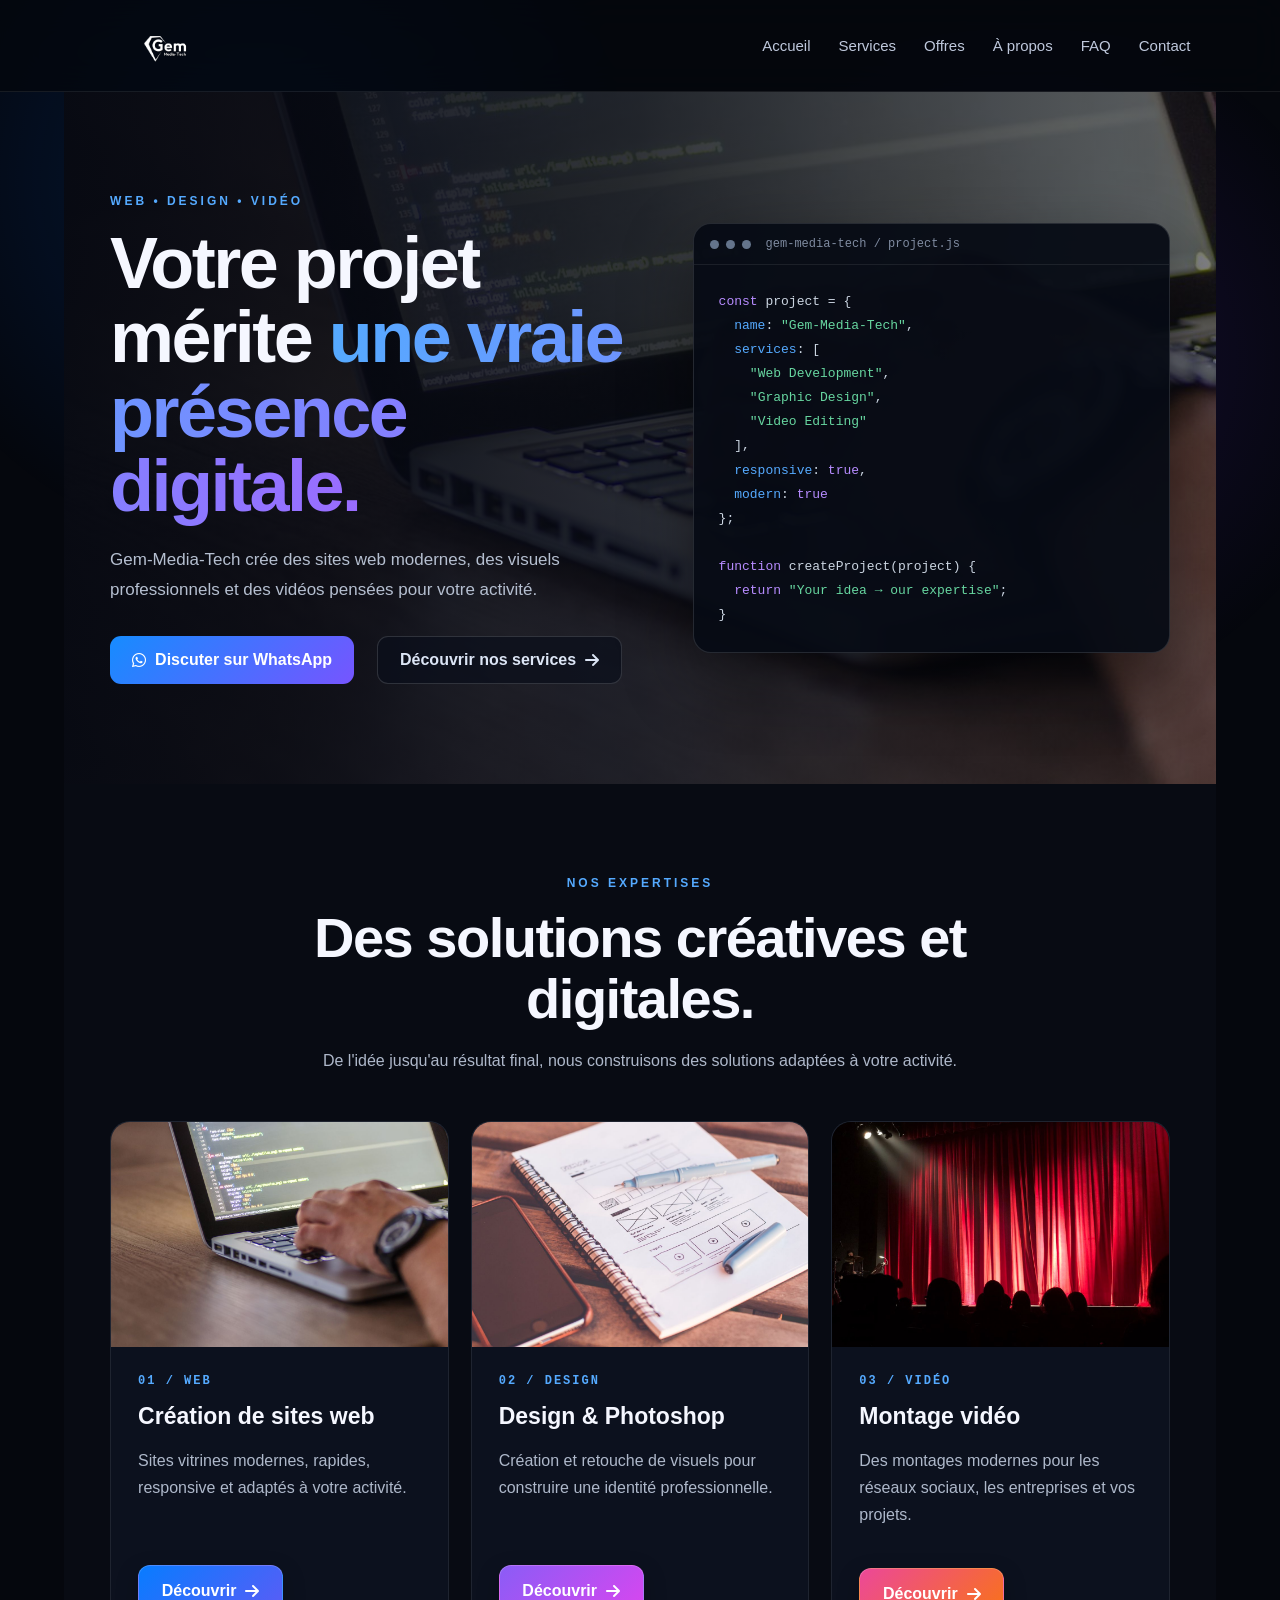
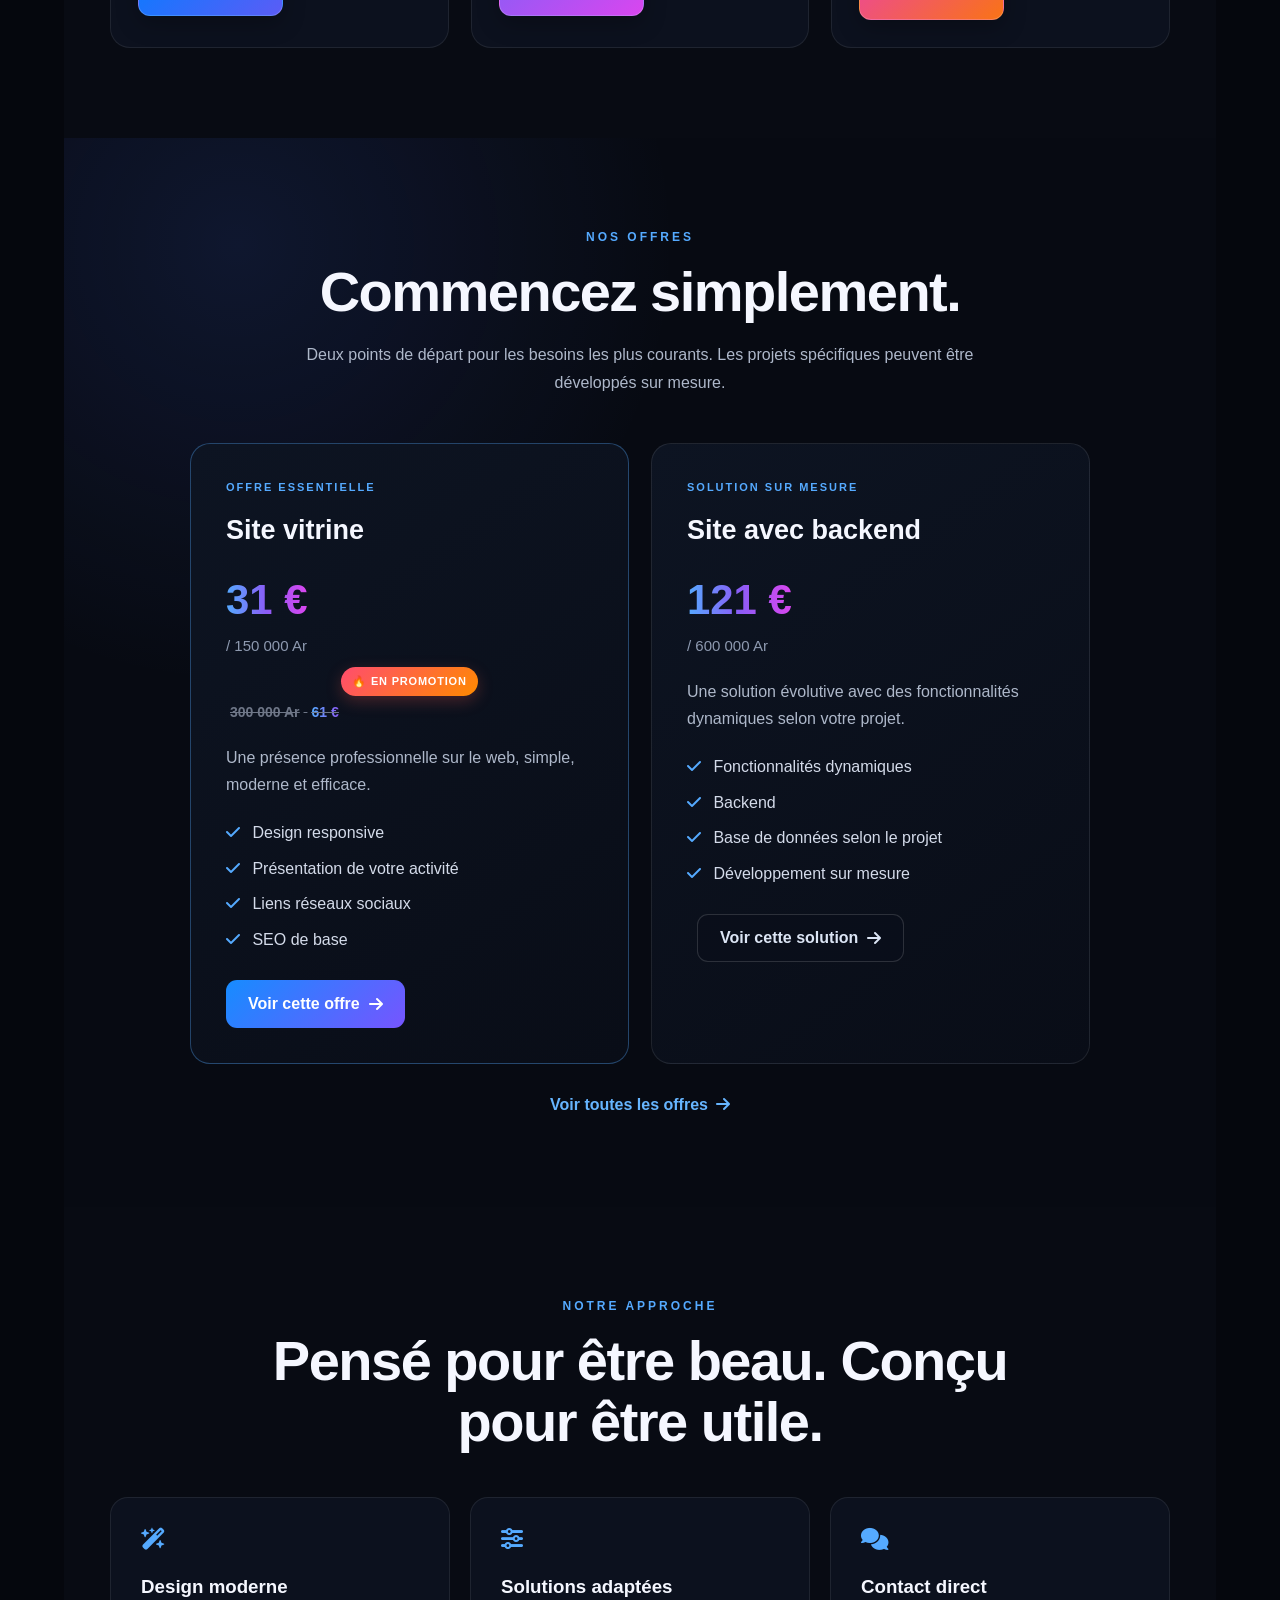
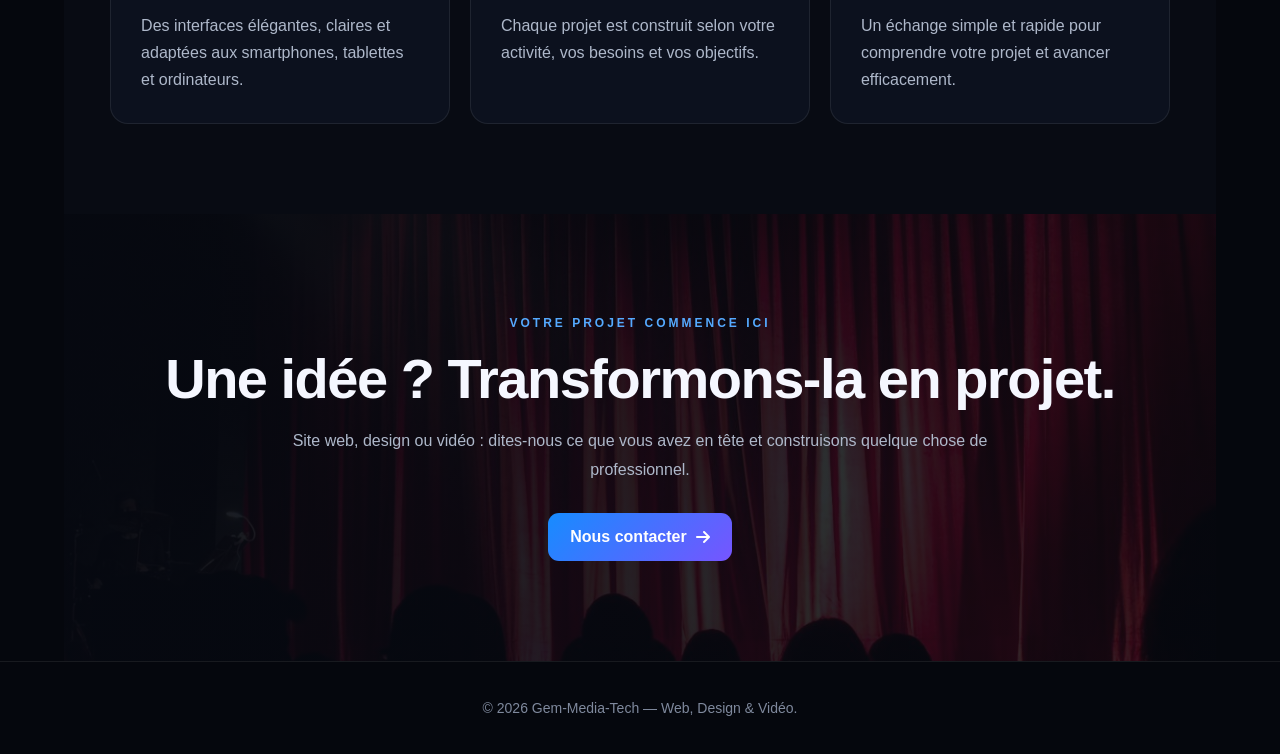
==== commit d3b51f8f: "Amelioration visuelle de l'accueil" ====
--- a/index.html
+++ b/index.html
@@ -1,6 +1,22 @@
 <!DOCTYPE html>
 <html lang="fr">
 <head>
+<!-- Google tag (gtag.js) -->
+<script async src="https://www.googletagmanager.com/gtag/js?id=G-684WGJFDS2"></script>
+<script>
+window.dataLayer = window.dataLayer || [];
+function gtag(){dataLayer.push(arguments);}
+gtag('js', new Date());
+gtag('config', 'G-684WGJFDS2');
+</script>
+
+
+<script>
+window.dataLayer = window.dataLayer || [];
+function gtag(){dataLayer.push(arguments);}
+gtag("js", new Date());
+gtag("config", "G-684WGJFDS2");
+</script>
 <meta charset="UTF-8">
 <meta name="viewport" content="width=device-width, initial-scale=1.0">
 
@@ -201,6 +217,98 @@
 .offer-card{padding:27px 22px}
 }
 </style>
+
+
+
+
+
+<style id="homepage-price-buttons">
+.price-main {
+  display: inline-block;
+  font-size: 1.35em;
+  font-weight: 900;
+  background: linear-gradient(90deg, #55aaff, #8b5cf6, #d946ef);
+  -webkit-background-clip: text;
+  background-clip: text;
+  -webkit-text-fill-color: transparent;
+}
+
+.promo-badge {
+  display: block;
+  width: fit-content;
+  margin: 9px auto 0;
+  padding: 6px 11px;
+  border-radius: 999px;
+  background: linear-gradient(135deg, #ff4d6d, #ff8a00);
+  color: #fff;
+  font-size: 11px;
+  font-weight: 900;
+  letter-spacing: .8px;
+  box-shadow: 0 5px 16px rgba(255,90,80,.25);
+}
+
+.old-price {
+  display: block;
+  margin-top: 7px;
+  color: #8993a8;
+  font-size: 13px;
+  font-weight: 700;
+}
+
+.old-price s {
+  margin: 0 4px;
+}
+
+.old-price s:last-child {
+  background: linear-gradient(90deg, #55aaff, #8b5cf6);
+  -webkit-background-clip: text;
+  background-clip: text;
+  -webkit-text-fill-color: transparent;
+}
+
+.service-button {
+  display: inline-flex !important;
+  align-items: center;
+  justify-content: center;
+  gap: 9px;
+  margin-top: 18px;
+  padding: 12px 20px;
+  min-width: 145px;
+  border-radius: 12px;
+  color: #fff !important;
+  text-decoration: none !important;
+  font-weight: 800;
+  border: 1px solid rgba(255,255,255,.18);
+  box-shadow: 0 8px 22px rgba(0,0,0,.25);
+  transition: transform .2s ease, box-shadow .2s ease, filter .2s ease;
+}
+
+.web-button {
+  background: linear-gradient(135deg, #087cff, #5b5cf6);
+}
+
+.design-button {
+  background: linear-gradient(135deg, #8b5cf6, #d946ef);
+}
+
+.video-button {
+  background: linear-gradient(135deg, #ec4899, #f97316);
+}
+
+.service-button:hover {
+  transform: translateY(-3px);
+  filter: brightness(1.08);
+  box-shadow: 0 12px 28px rgba(0,0,0,.35);
+}
+
+@media (max-width: 500px) {
+  .service-button {
+    width: 100%;
+    min-width: 0;
+  }
+}
+</style>
+
 </head>
 
 <body>
@@ -296,7 +404,7 @@
 <div class="home-service-number">01 / WEB</div>
 <h3>Création de sites web</h3>
 <p>Sites vitrines modernes, rapides, responsive et adaptés à votre activité.</p>
-<a class="home-link" href="services.html#web">
+<a class="home-link service-button web-button" href="services.html#web">
 Découvrir <i class="fa-solid fa-arrow-right"></i>
 </a>
 </div>
@@ -308,7 +416,7 @@
 <div class="home-service-number">02 / DESIGN</div>
 <h3>Design & Photoshop</h3>
 <p>Création et retouche de visuels pour construire une identité professionnelle.</p>
-<a class="home-link" href="services.html#design">
+<a class="home-link service-button design-button" href="services.html#design">
 Découvrir <i class="fa-solid fa-arrow-right"></i>
 </a>
 </div>
@@ -320,7 +428,7 @@
 <div class="home-service-number">03 / VIDÉO</div>
 <h3>Montage vidéo</h3>
 <p>Des montages modernes pour les réseaux sociaux, les entreprises et vos projets.</p>
-<a class="home-link" href="services.html#video">
+<a class="home-link service-button video-button" href="services.html#video">
 Découvrir <i class="fa-solid fa-arrow-right"></i>
 </a>
 </div>
@@ -347,7 +455,12 @@
 <article class="offer-card featured">
 <div class="offer-label">OFFRE ESSENTIELLE</div>
 <h3>Site vitrine</h3>
-<div class="offer-price">31 € <small>/ 150 000 Ar</small></div>
+<div class="offer-price">
+  <span class="price-main">31 €</span>
+  <small>/ 150 000 Ar</small>
+  <span class="promo-badge">🔥 EN PROMOTION</span>
+  <span class="old-price"><s>300 000 Ar</s> <s>61 €</s></span>
+</div>
 <p>Une présence professionnelle sur le web, simple, moderne et efficace.</p>
 
 <ul class="offer-features">
@@ -365,7 +478,7 @@
 <article class="offer-card">
 <div class="offer-label">SOLUTION SUR MESURE</div>
 <h3>Site avec backend</h3>
-<div class="offer-price">121 € <small>/ 600 000 Ar</small></div>
+<div class="offer-price"><span class="price-main">121 €</span> <small>/ 600 000 Ar</small></div>
 <p>Une solution évolutive avec des fonctionnalités dynamiques selon votre projet.</p>
 
 <ul class="offer-features">
